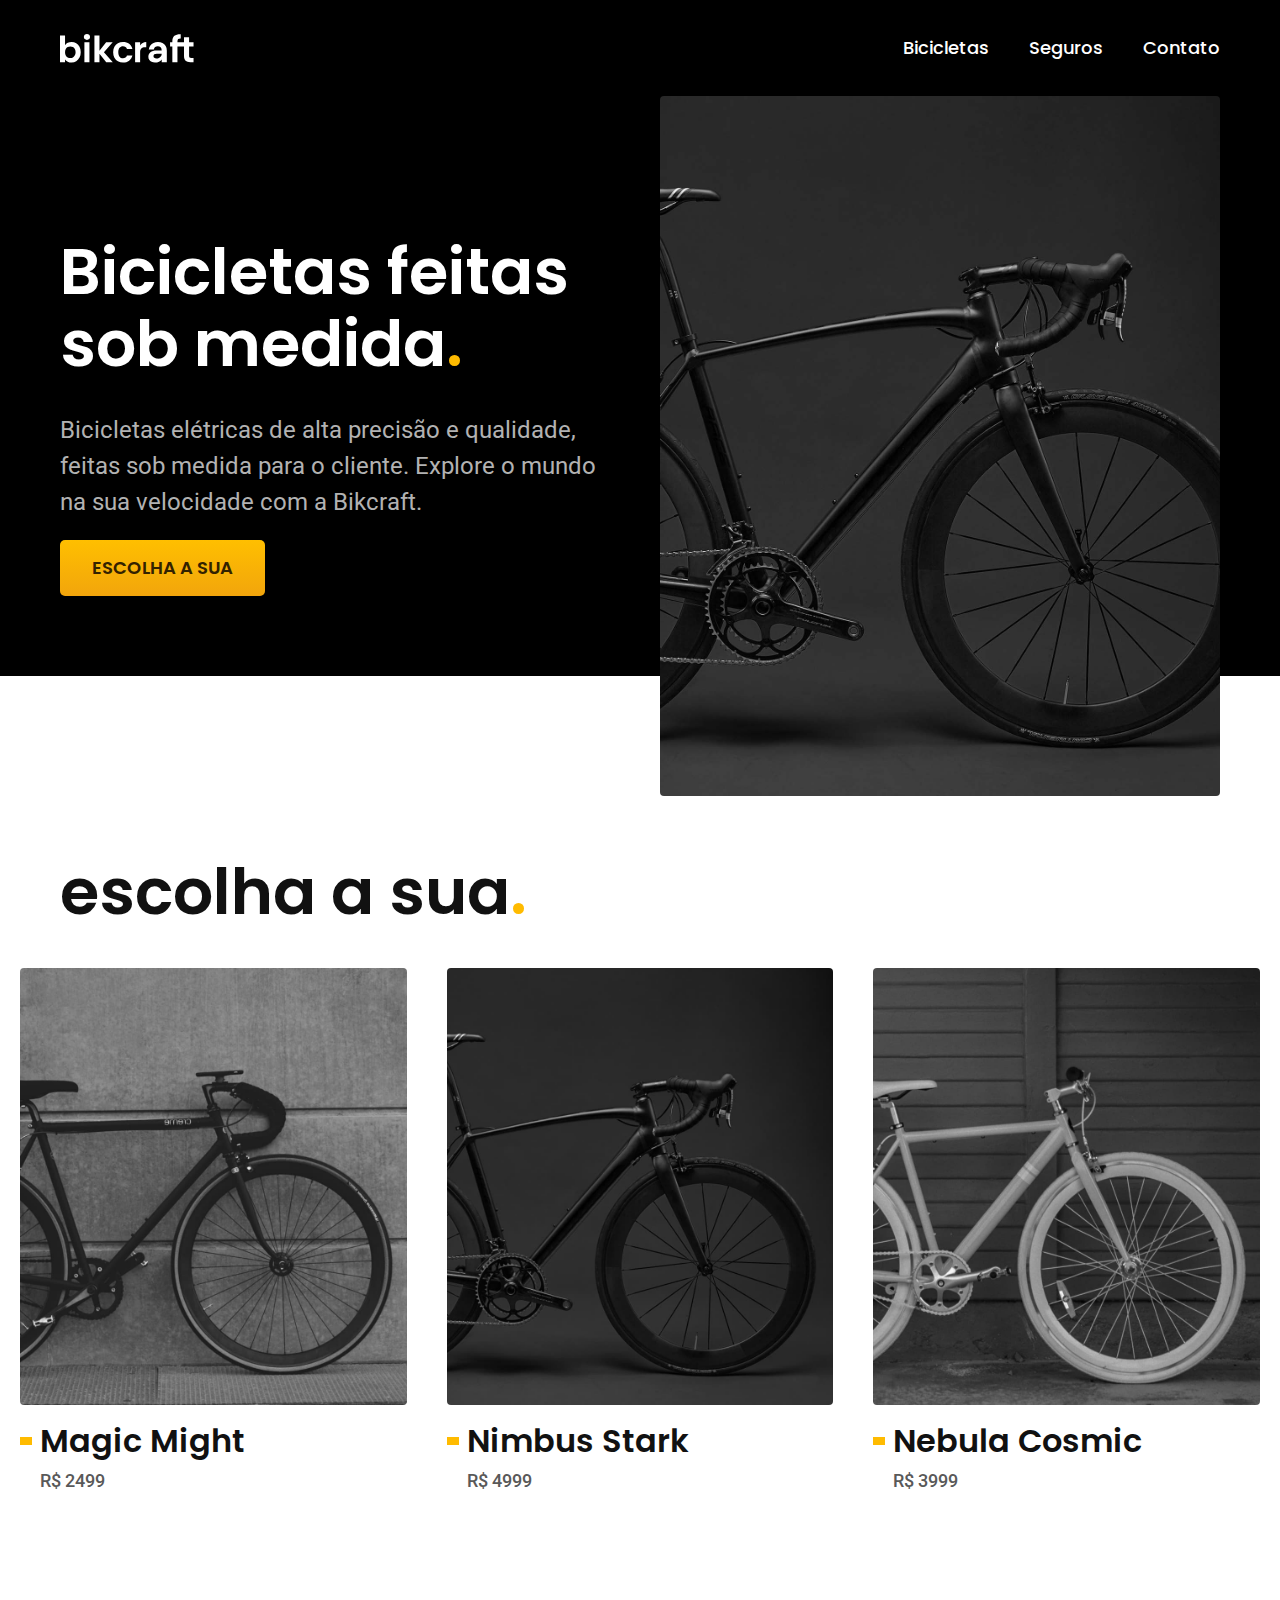
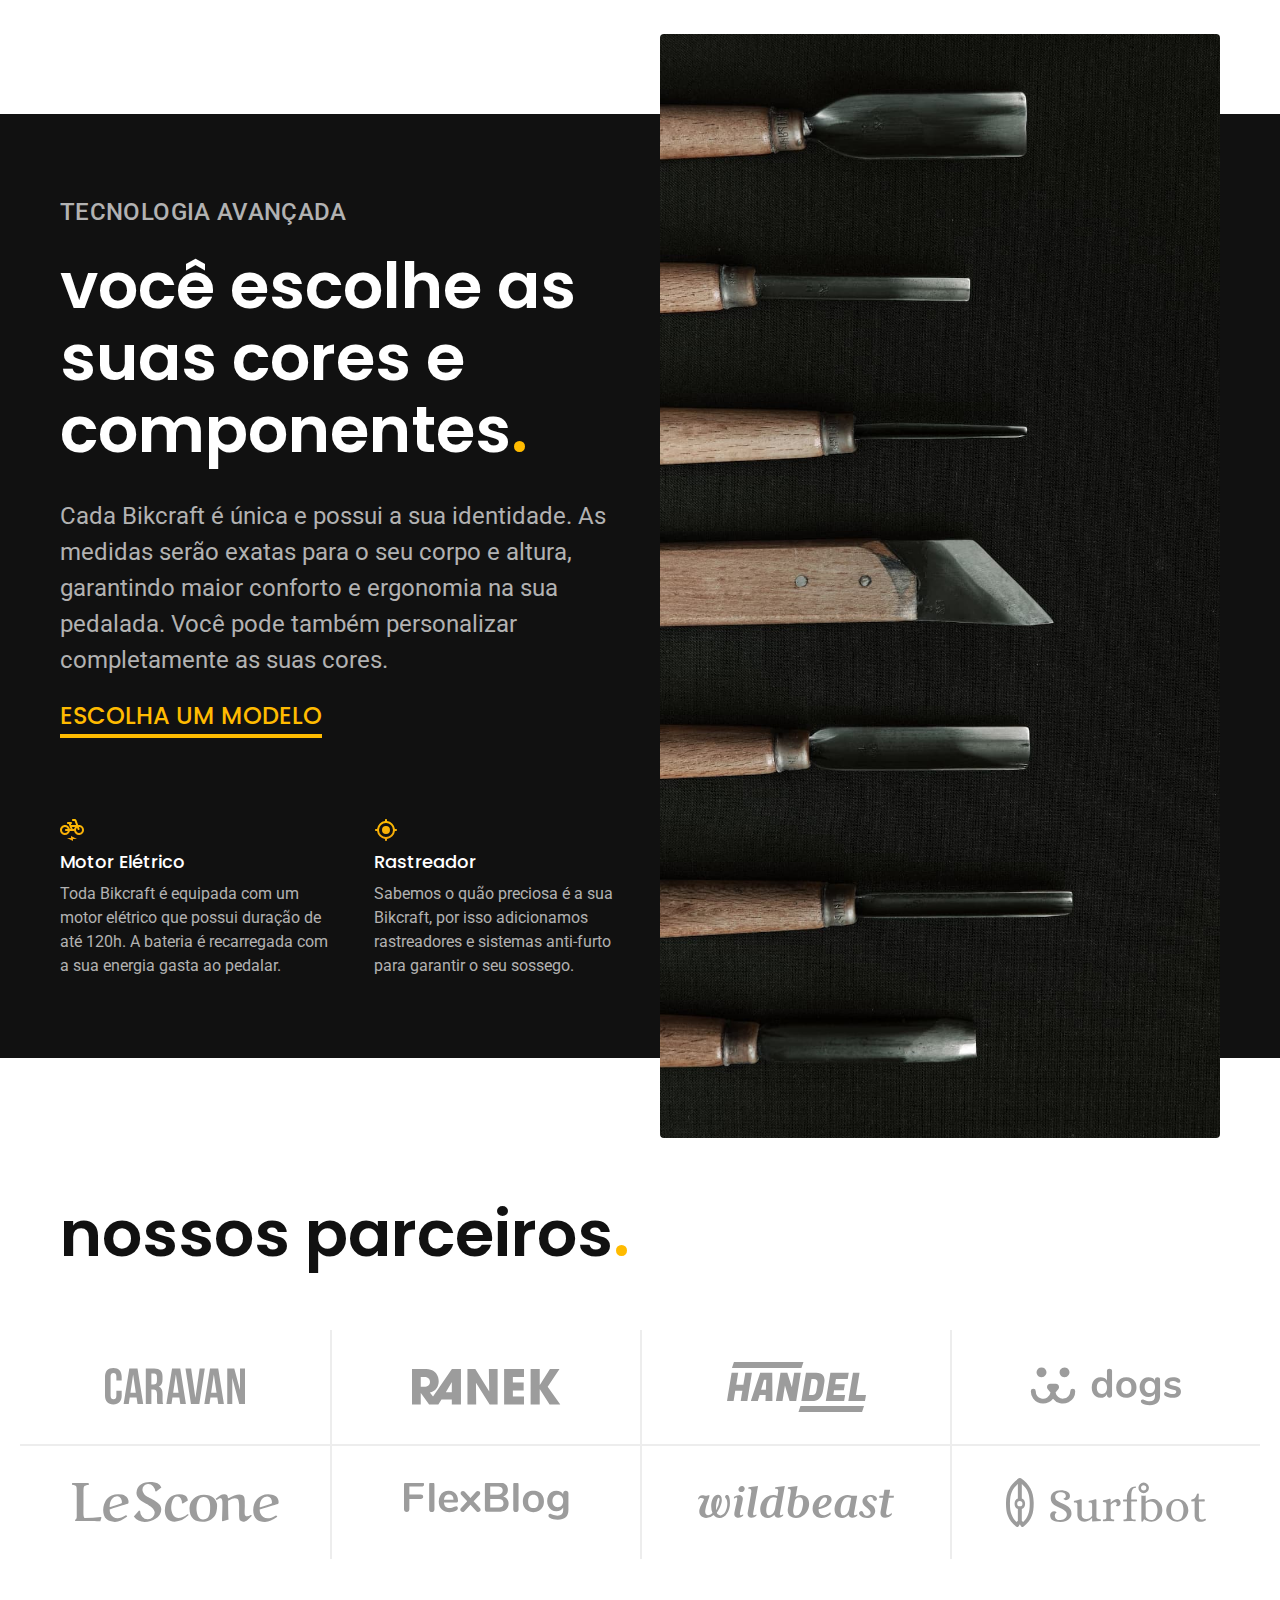
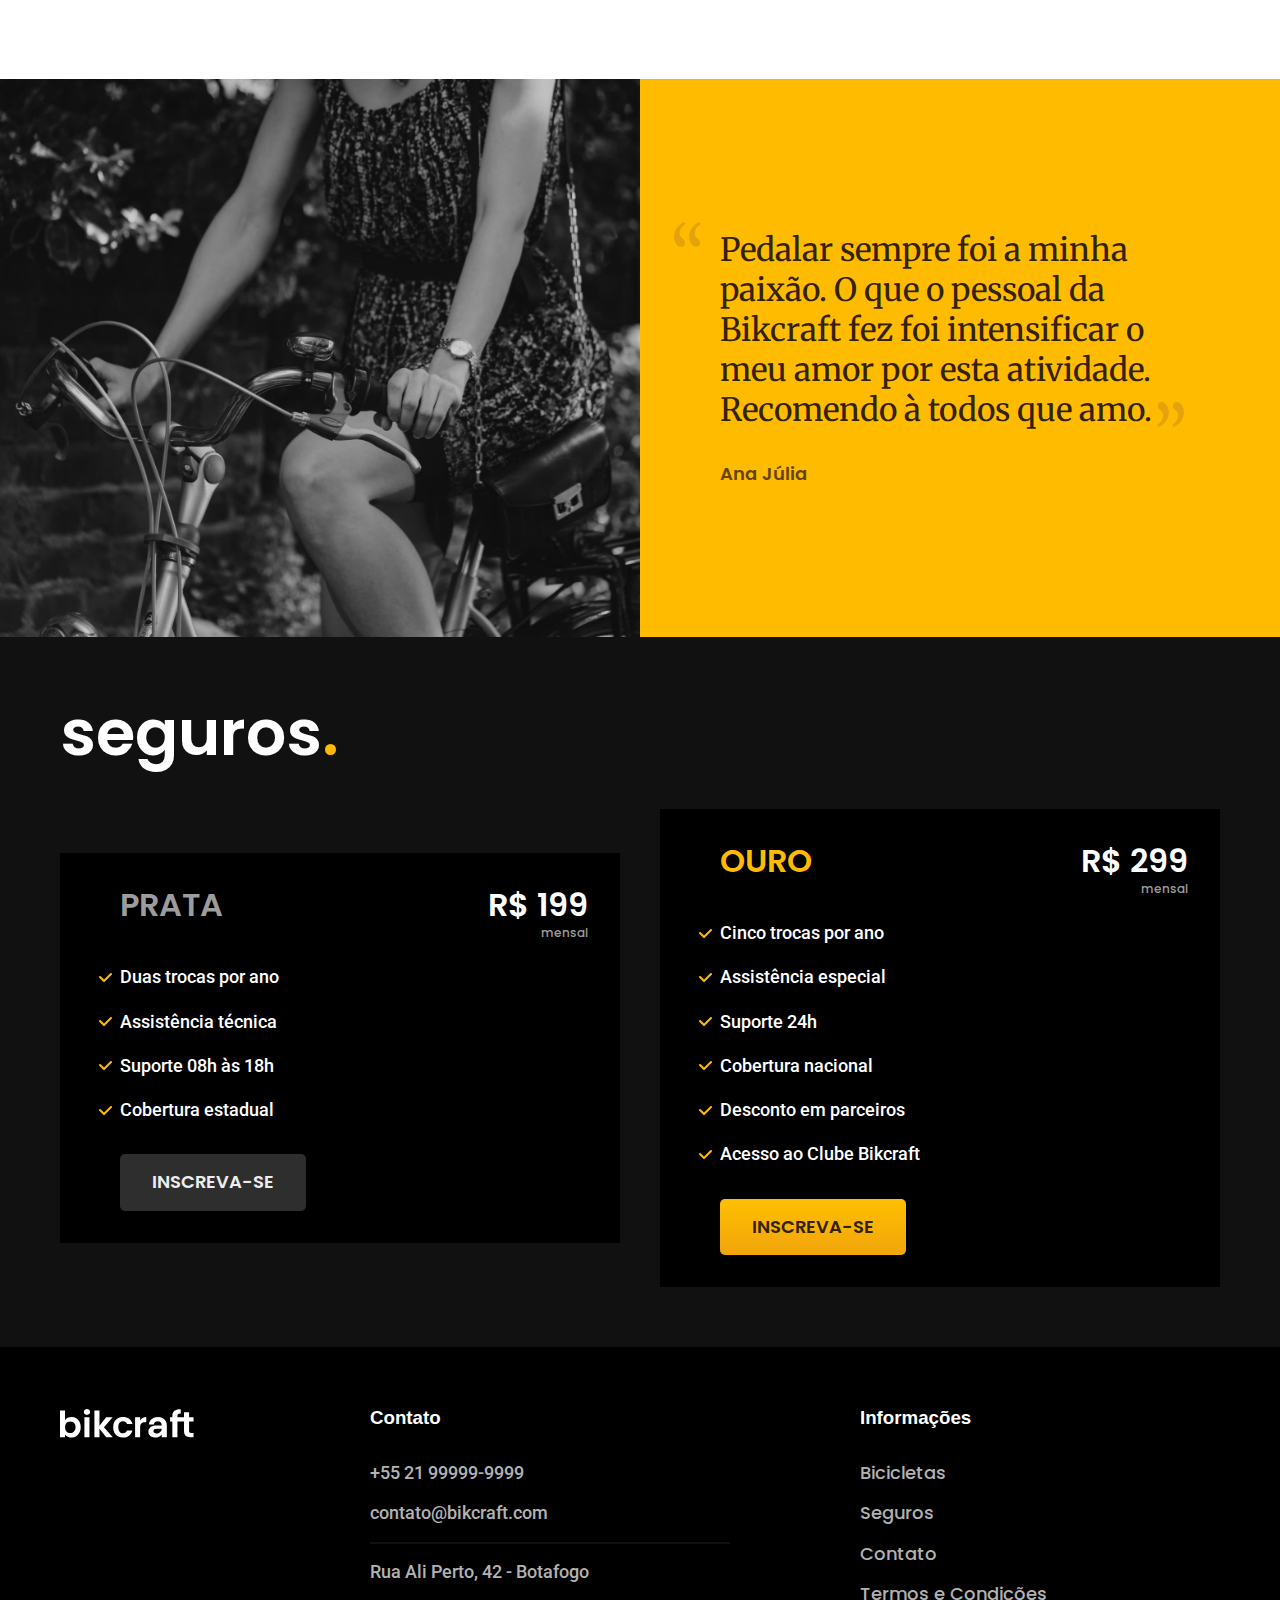
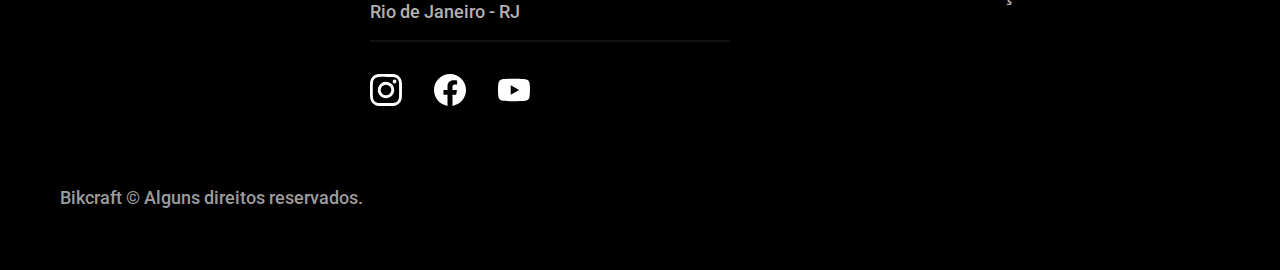
==== index.html @ d5511bda "Novas Páginas - Termos e Bicicletas" ====
<!DOCTYPE html>
<html lang="pt-br">
  <head>
    <meta charset="UTF-8">
    <meta http-equiv="X-UA-Compatible" content="IE=edge">
    <meta name="viewport" content="width=device-width, initial-scale=1.0">
    <title>Bikcraft - Bicicletas Elétricas</title>
    <metA name="description" content="Bicicletas elétricas de alta precisão e qualidade, feitas sob medida para o cliente. Explore o mundo na sua velocidade com a Bikcraft.">
    <link rel="stylesheet" href="./css/style.css" />
    <link rel="preconnect" href="https://fonts.googleapis.com">
    <link rel="preconnect" href="https://fonts.gstatic.com" crossorigin>
    <link href="https://fonts.googleapis.com/css2?family=Merriweather:ital,wght@1,900&family=Poppins:wght@400;600&family=Roboto:wght@400;500&display=swap" rel="stylesheet">
  </head>

  <body>
    <header class="header-bg">
      <div class="header container">
        <a href="./">
          <img src="./img/bikcraft.svg" alt="Bikcraft">
        </a>

        <nav aria-label="Primária">
          <ul class="header-menu font-1-m cor-0">
            <li><a href="./bicicletas.html">Bicicletas</a></li>
            <li><a href="./seguros.html">Seguros</a></li>
            <li><a href="./contato.html">Contato</a></li>
          </ul>
        </nav>
      </div>
    </header>

    <main class="introducao-bg">
      <div class="introducao container">
        <div class="introducao-conteudo">
          <h1 class="font-1-xxl cor-0">Bicicletas feitas sob medida<span class="cor-p1">.</span></h1>
          <p class="font-2-l cor-5">
            Bicicletas elétricas de alta precisão e qualidade, feitas sob medida
            para o cliente. Explore o mundo na sua velocidade com a Bikcraft.
          </p>
          <a class="botao" href="./bicicletas.html">Escolha a sua</a>
        </div>
        <div> <!-- para evitar problemas com browsers -->
          <img src="./img/fotos/introducao.jpg" alt="Bicicleta Preta">
        </div>
      </div>
    </main>

    <article class="bicicletas-lista">
      <h2 class="container font-1-xxl">escolha a sua<span class="cor-p1">.</span></h2>

      <ul>
        <li>
          <a href="./bicicletas/magic.html">
            <img src="./img/bicicletas/magic-home.jpg" alt="Bicileta Preta">
            <h3 class="font-1-xl">Magic Might</h3>
            <span class="font-2-m cor-8">R$ 2499</span>
          </a>
        </li>
        <li>
          <a href="./bicicletas/nimbus.html">
            <img src="./img/bicicletas/nimbus-home.jpg" alt="Bicileta Preta">
            <h3 class="font-1-xl">Nimbus Stark</h3>
            <span class="font-2-m cor-8">R$ 4999</span>
          </a>
        </li>
        <li>
          <a href="./bicicletas/nebula.html">
            <img src="./img/bicicletas/nebula-home.jpg" alt="Bicileta Preta">
            <h3 class="font-1-xl">Nebula Cosmic</h3>
            <span class="font-2-m cor-8">R$ 3999</span>
          </a>
        </li>
      </ul>
    </article>

    <article class="tecnologia-bg">
      <div class="tecnologia container">
        <div class="tecnologia-conteudo">
          <span class="font-2-l-b cor-5">Tecnologia Avançada</span>
          <h2 class="font-1-xxl cor-0">você escolhe as suas cores e componentes<span class="cor-p1">.</span></h2>
          <p class="font-2-l cor-5">
            Cada Bikcraft é única e possui a sua identidade. As medidas serão
            exatas para o seu corpo e altura, garantindo maior conforto e
            ergonomia na sua pedalada. Você pode também personalizar
            completamente as suas cores.
          </p>
          <a class="link" href="./bicicletas.html">Escolha um modelo</a>
          <div class="tecnologia-vantagens">
            <div>
              <img src="./img/icones/eletrica.svg" alt="">
              <h3 class="font-1-m cor-0">Motor Elétrico</h3>
              <p class="font-2-s cor-5">
                Toda Bikcraft é equipada com um motor elétrico que possui
                duração de até 120h. A bateria é recarregada com a sua energia
                gasta ao pedalar.
              </p>
            </div>
            <div>
              <img src="./img/icones/rastreador.svg" alt="">
              <h3 class="font-1-m cor-0">Rastreador</h3>
              <p class="font-2-s cor-5">
                Sabemos o quão preciosa é a sua Bikcraft, por isso adicionamos
                rastreadores e sistemas anti-furto para garantir o seu sossego.
              </p>
            </div>
          </div>
        </div>
        <div class="tecnologia-imagem">
          <img src="./img/fotos/tecnologia.jpg" alt="">
        </div>
      </div>
    </article>

    <section class="parceiros" aria-label="Nossos Parceiros">
      <h2 class="container font-1-xxl">nossos parceiros<span class="cor-p1">.</span></h2>

      <ul>
        <li><img src="./img/parceiros/caravan.svg" alt="caravan"></li>
        <li><img src="./img/parceiros/ranek.svg" alt="ranek"></li>
        <li><img src="./img/parceiros/handel.svg" alt="handel.svg"></li>
        <li><img src="./img/parceiros/dogs.svg" alt="dogs"></li>
        <li><img src="./img/parceiros/lescone.svg" alt="lescone"></li>
        <li><img src="./img/parceiros/flexblog.svg" alt="flexblog"></li>
        <li><img src="./img/parceiros/wildbeast.svg" alt="wildbeast"></li>
        <li><img src="./img/parceiros/surfbot.svg" alt="surfbot"></li>
      </ul>
    </section>

    <section class="depoimento" aria-label="Depoimento">
      <div>
        <img src="./img/fotos/depoimento.jpg" alt="Pessoa pedalando uma bicicleta Bikcraft">
      </div>
      <div class="depoimento-conteudo">
        <blockquote class="cor-p5">
          <p>Pedalar sempre foi a minha paixão. O que o pessoal da Bikcraft fez
            foi intensificar o meu amor por esta atividade. Recomendo à todos
            que amo.</p>
        </blockquote>
        <span class="font-1-m-b cor-p4">Ana Júlia</span>
      </div>
    </section>

    <article class="seguros-bg">
      <div class="seguros container">
        <h2 class="font-1-xxl cor-0">seguros<span class="cor-p1">.</span></h2>
        <div class="seguros-item">
          <h3 class="font-1-xl cor-6">PRATA</h3>
          <span class="font-1-xl cor-0">R$ 199 <span class="font-1-xs cor-6">mensal</span></span>
          <ul class="font-2-m cor-0">
            <li>Duas trocas por ano</li>
            <li>Assistência técnica</li>
            <li>Suporte 08h às 18h</li>
            <li>Cobertura estadual</li>
          </ul>
          <a class="botao secundario" href="./orcamento.html">Inscreva-se</a>
        </div>
        <div class="seguros-item">
          <h3 class="font-1-xl cor-p1">OURO</h3>
          <span class="font-1-xl cor-0">R$ 299 <span class="font-1-xs cor-6">mensal</span></span>
          <ul class="font-2-m cor-0">
            <li>Cinco trocas por ano</li>
            <li>Assistência especial</li>
            <li>Suporte 24h</li>
            <li>Cobertura nacional</li>
            <li>Desconto em parceiros</li>
            <li>Acesso ao Clube Bikcraft</li>
          </ul>
          <a class="botao" href="./orcamento.html">Inscreva-se</a>
        </div>
      </div>
    </article>

    <footer class="footer-bg">
      <div class="footer container">
        <img src="./img/bikcraft.svg" alt="Bikcraft">

        <div class="footer-contato">
          <h3 class="font 2-l-b cor-0">Contato</h3>
          <ul class="font-2-m cor-5">
            <li><a href="tel:+5521999999999">+55 21 99999-9999</a></li>
            <li><a href="mailto:contato@bikcraft.com">contato@bikcraft.com</a></li>
            <li>Rua Ali Perto, 42 - Botafogo</li>
            <li>Rio de Janeiro - RJ</li>
          </ul>
          <div class="footer-redes">
            <a href="./"><img src="./img/redes/instagram.svg" alt="Instagram"></a>
            <a href="./"><img src="./img/redes/facebook.svg" alt="Facebook"></a>
            <a href="./"><img src="./img/redes/youtube.svg" alt="Youtube"></a>
          </div>
        </div>

        <div class="footer-informacoes">
          <h3 class="font 2-l-b cor-0">Informações</h3>
          <nav>
            <ul class="font-1-m cor-5">
              <li><a href="./bicicletas.html">Bicicletas</a></li>
              <li><a href="./seguros.html">Seguros</a></li>
              <li><a href="./contato.html">Contato</a></li>
              <li><a href="./termos.html">Termos e Condições</a></li>
            </ul>
          </nav>
        </div>
        <p class="footer-copy font-2-m cor-6">
          Bikcraft &copy; Alguns direitos reservados.
        </p>
      </div>
    </footer>
  </body>
</html>
---- css/style.css ----
@import "./global/global.css";
@import "./utilidades/tipografia.css";
@import "./utilidades/cores.css";

@import "./global/header.css";
@import "./global/footer.css";

/* Utilidades */
@import "./utilidades/componentes.css";

/* Home */
@import "./home/introducao.css";
@import "./home/tecnologia.css";
@import "./home/parceiros.css";
@import "./home/depoimento.css";

/* Bicicletas */
@import "./bicicletas/bicicletas-lista.css";
@import "./bicicletas/bicicletas.css";

/* Seguros */
@import "./seguros/seguros.css";

/* Termos */
@import "./termos/termos.css";
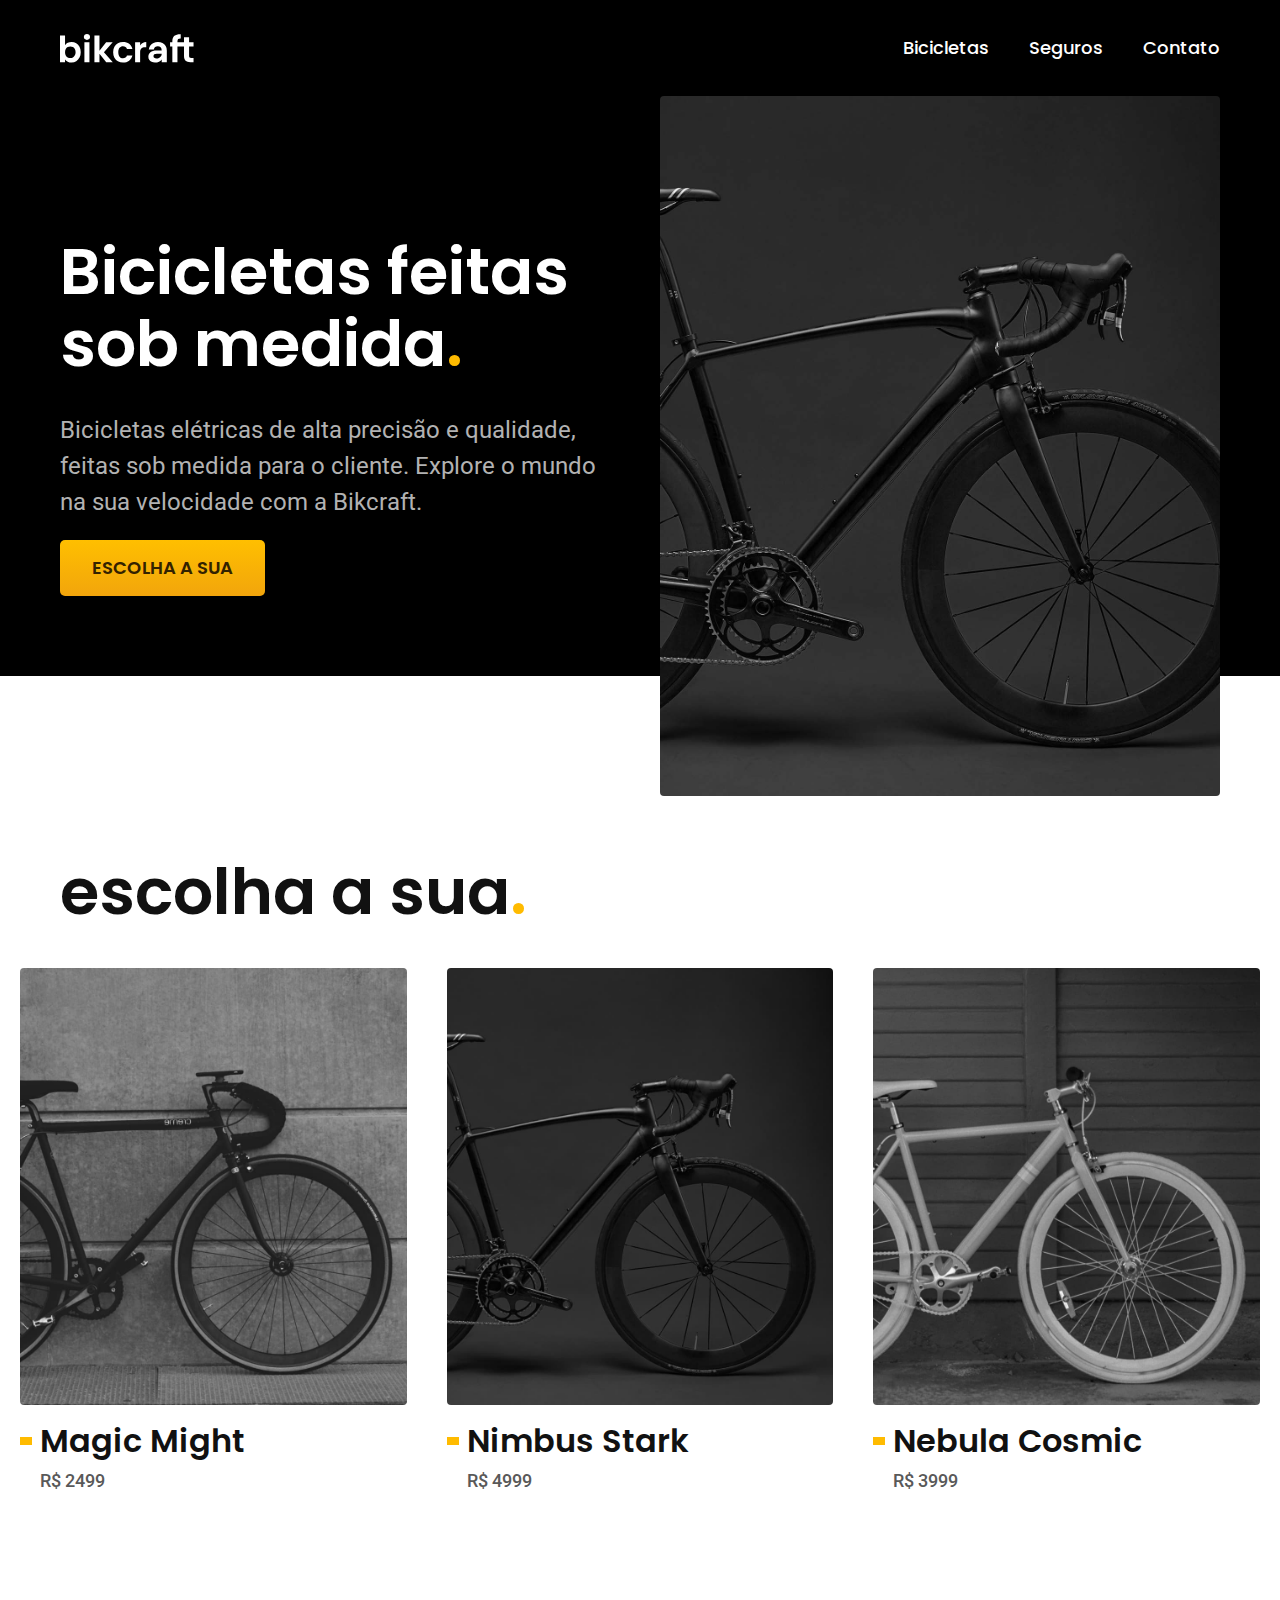
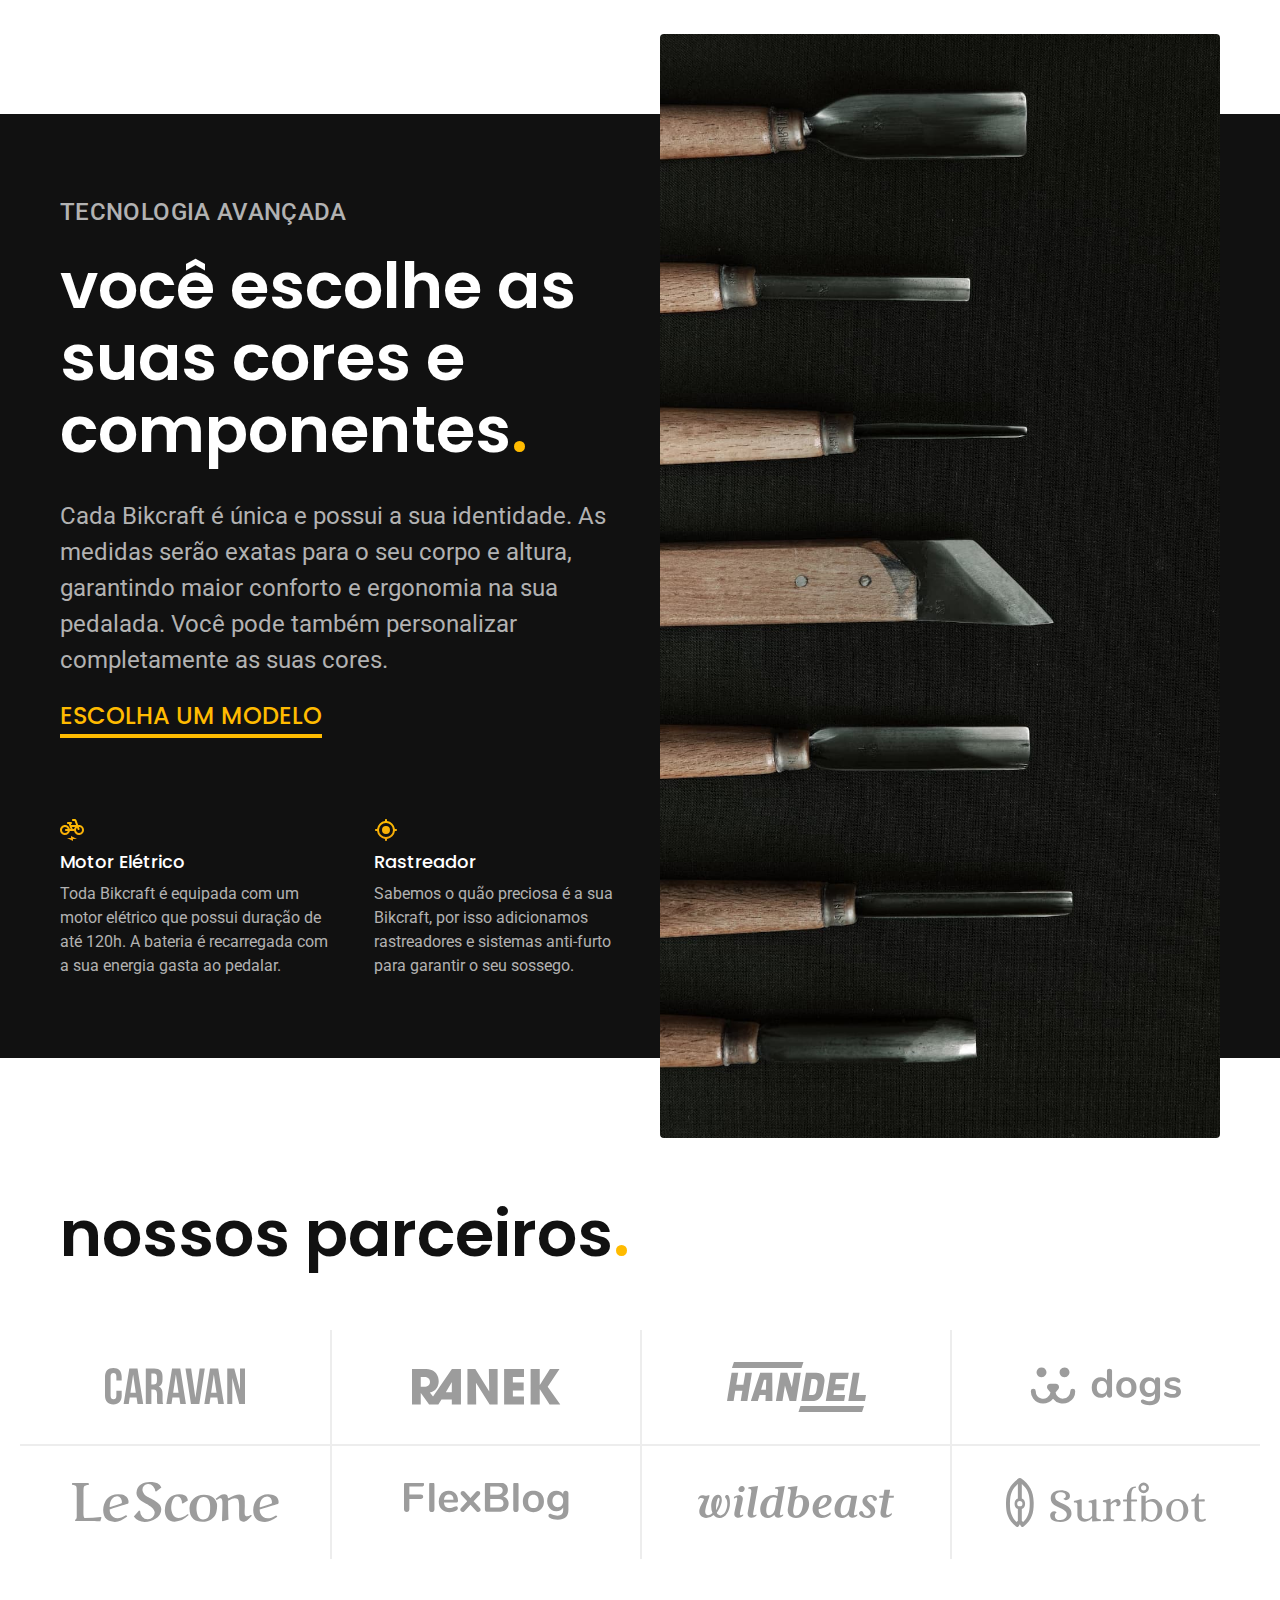
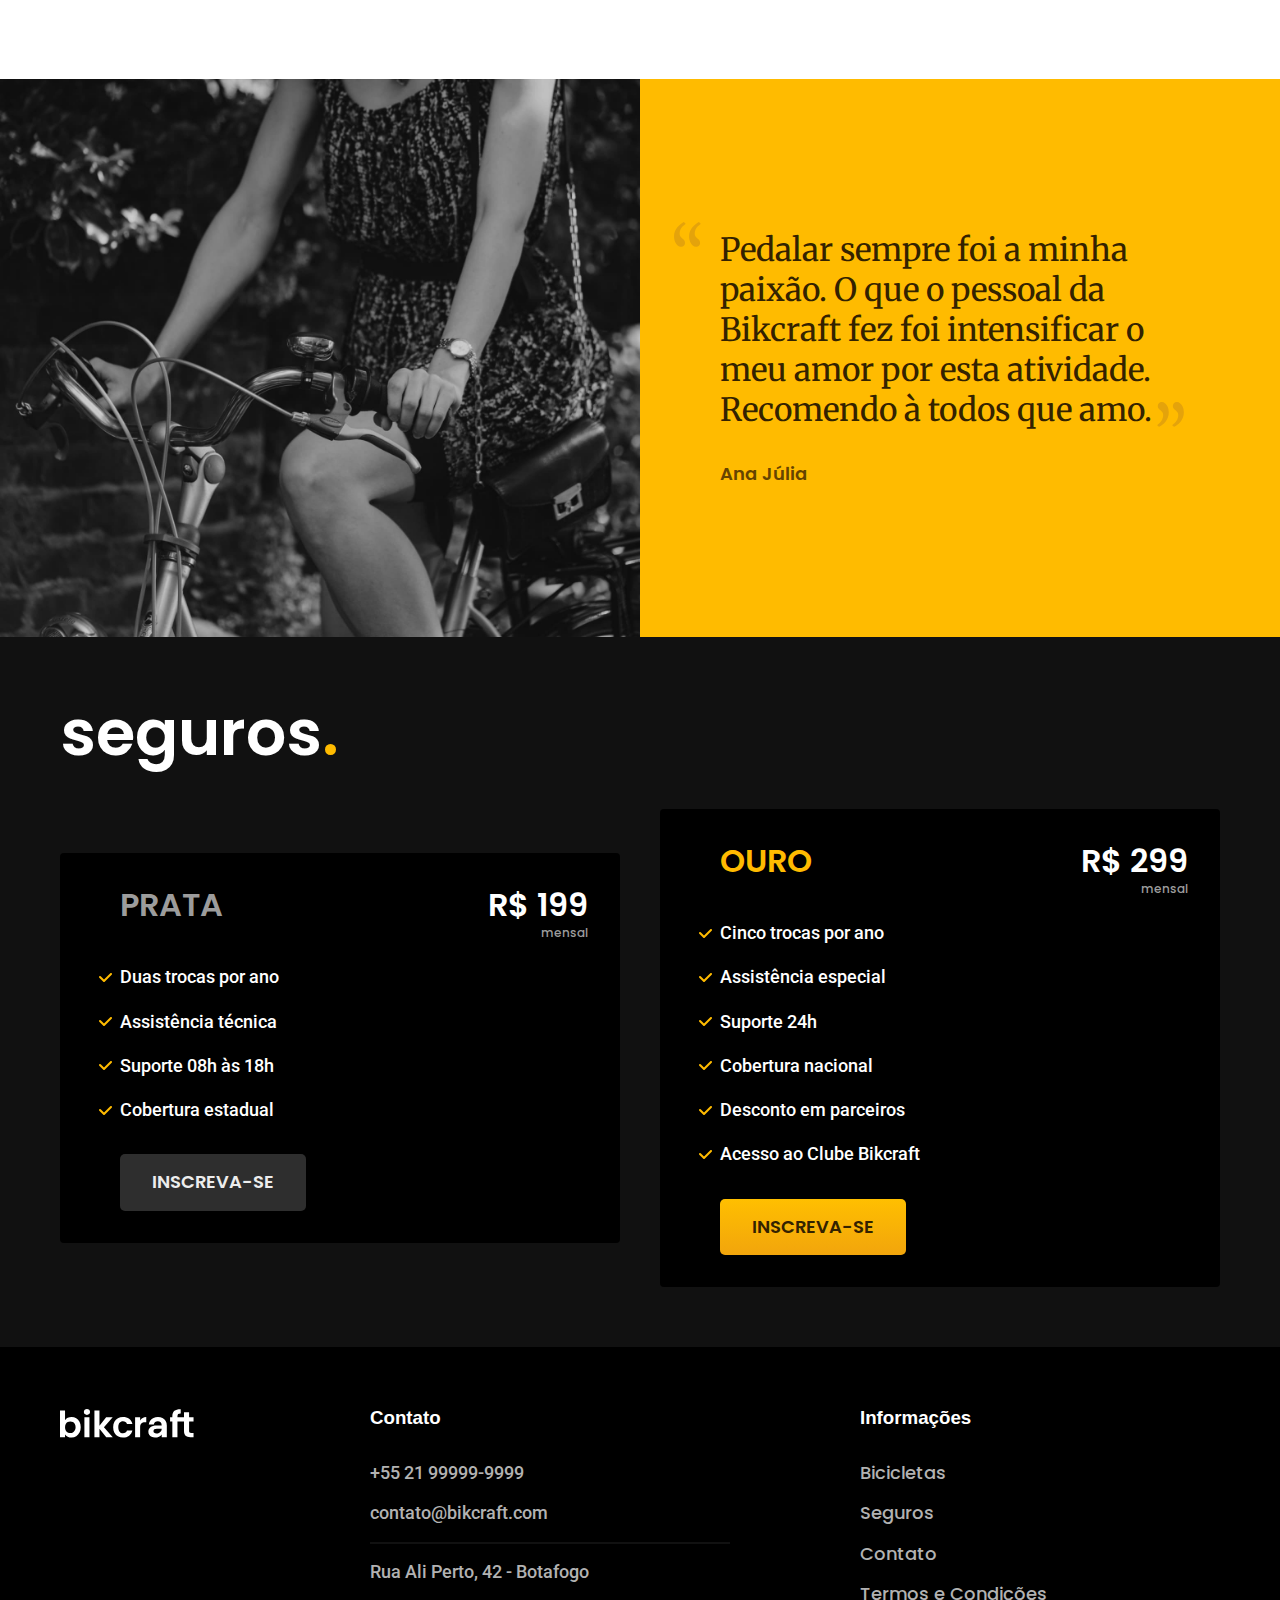
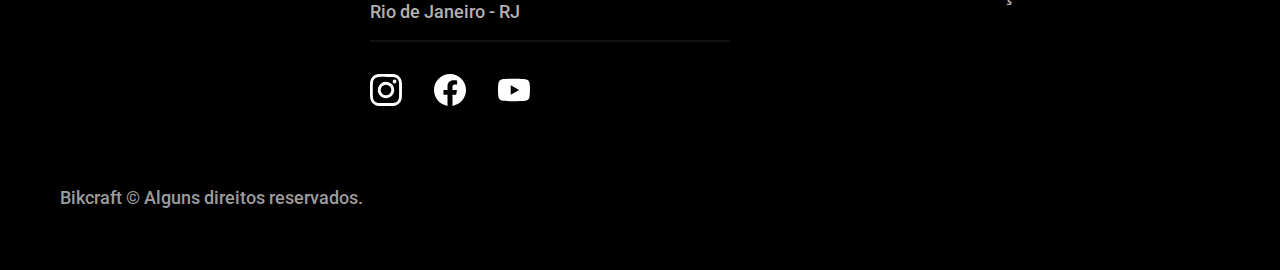
==== commit 54f6fb73: "Novas páginas" ====
--- a/index.html
+++ b/index.html
@@ -5,8 +5,8 @@
     <meta http-equiv="X-UA-Compatible" content="IE=edge">
     <meta name="viewport" content="width=device-width, initial-scale=1.0">
     <title>Bikcraft - Bicicletas Elétricas</title>
-    <metA name="description" content="Bicicletas elétricas de alta precisão e qualidade, feitas sob medida para o cliente. Explore o mundo na sua velocidade com a Bikcraft.">
-    <link rel="stylesheet" href="./css/style.css" />
+    <meta name="description" content="Bicicletas elétricas de alta precisão e qualidade, feitas sob medida para o cliente. Explore o mundo na sua velocidade com a Bikcraft.">
+    <link rel="stylesheet" href="./css/style.css">
     <link rel="preconnect" href="https://fonts.googleapis.com">
     <link rel="preconnect" href="https://fonts.gstatic.com" crossorigin>
     <link href="https://fonts.googleapis.com/css2?family=Merriweather:ital,wght@1,900&family=Poppins:wght@400;600&family=Roboto:wght@400;500&display=swap" rel="stylesheet">
--- a/css/style.css
+++ b/css/style.css
@@ -18,8 +18,13 @@
 @import "./bicicletas/bicicletas-lista.css";
 @import "./bicicletas/bicicletas.css";
 
+/* Bicicleta */
+@import "./bicicleta/bicicleta.css";
+
 /* Seguros */
 @import "./seguros/seguros.css";
+@import "./seguros/vantagens.css";
+@import "./seguros/perguntas.css";
 
 /* Termos */
 @import "./termos/termos.css";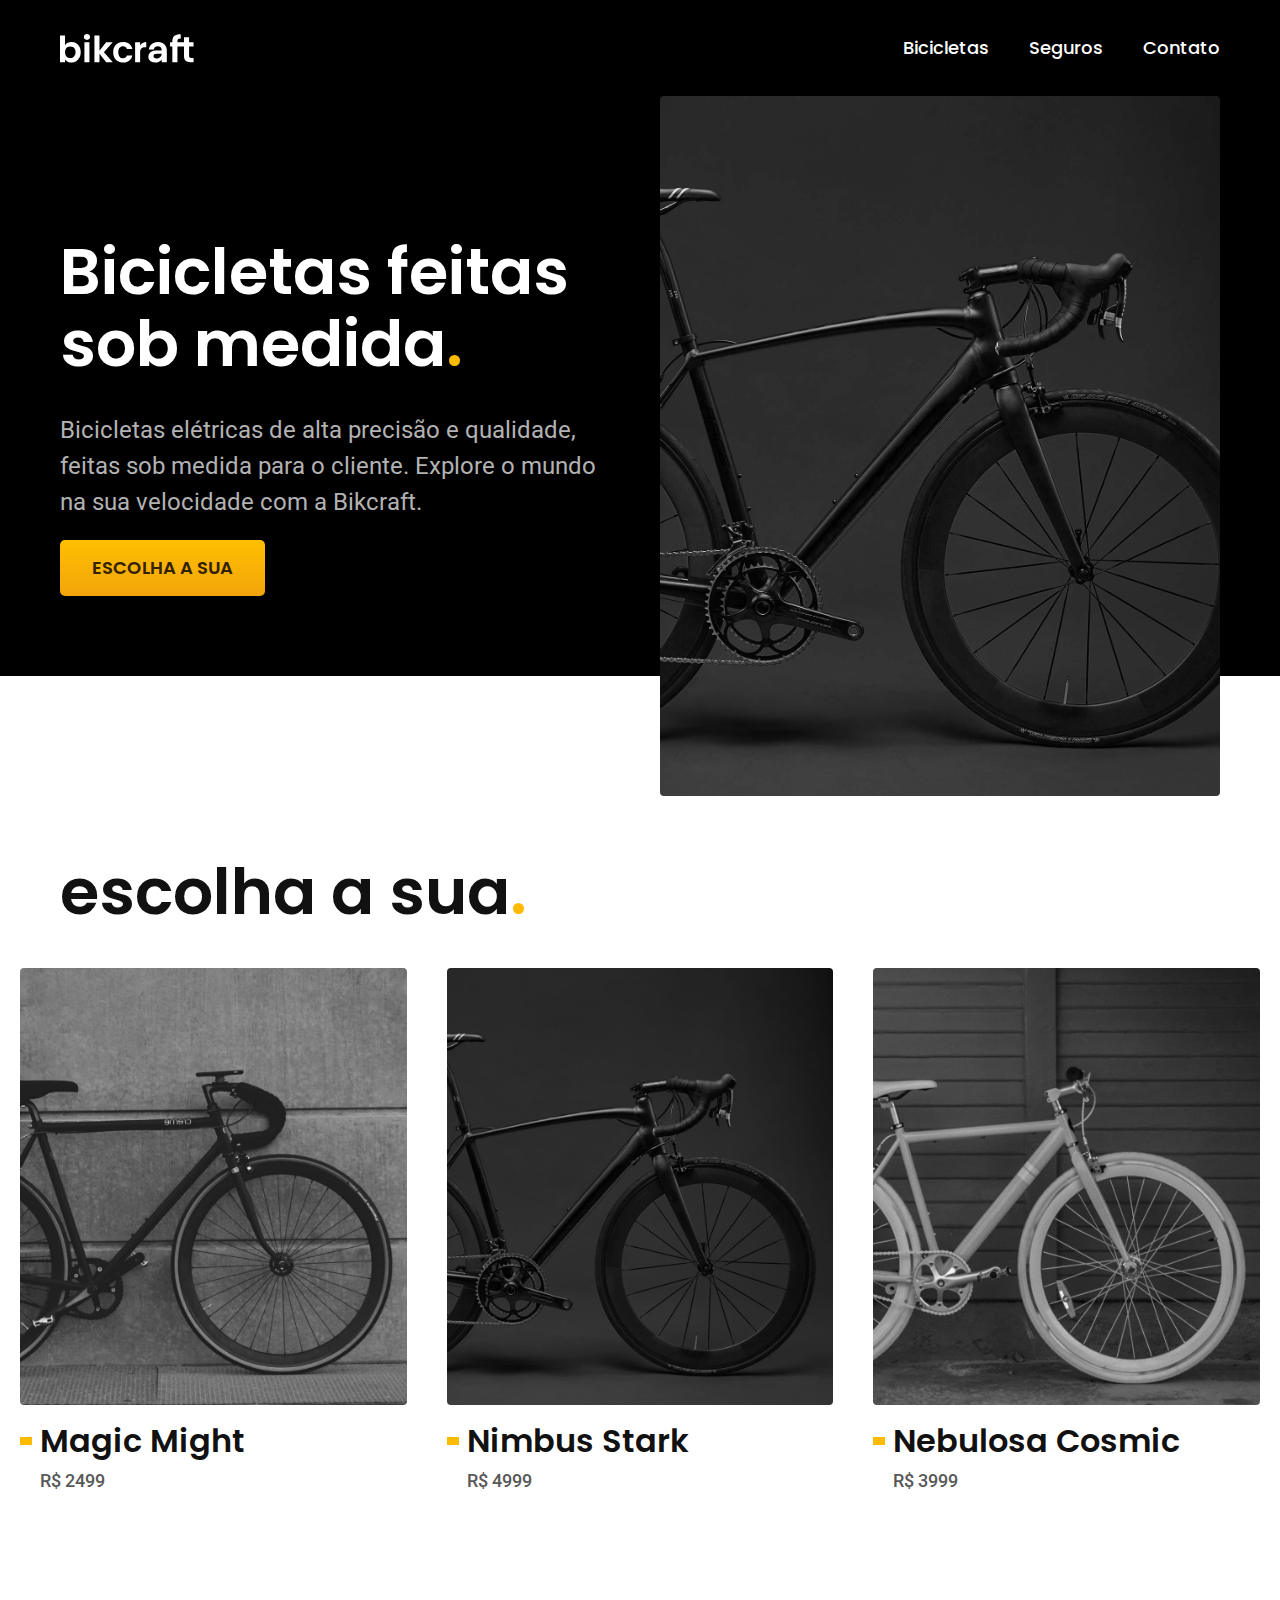
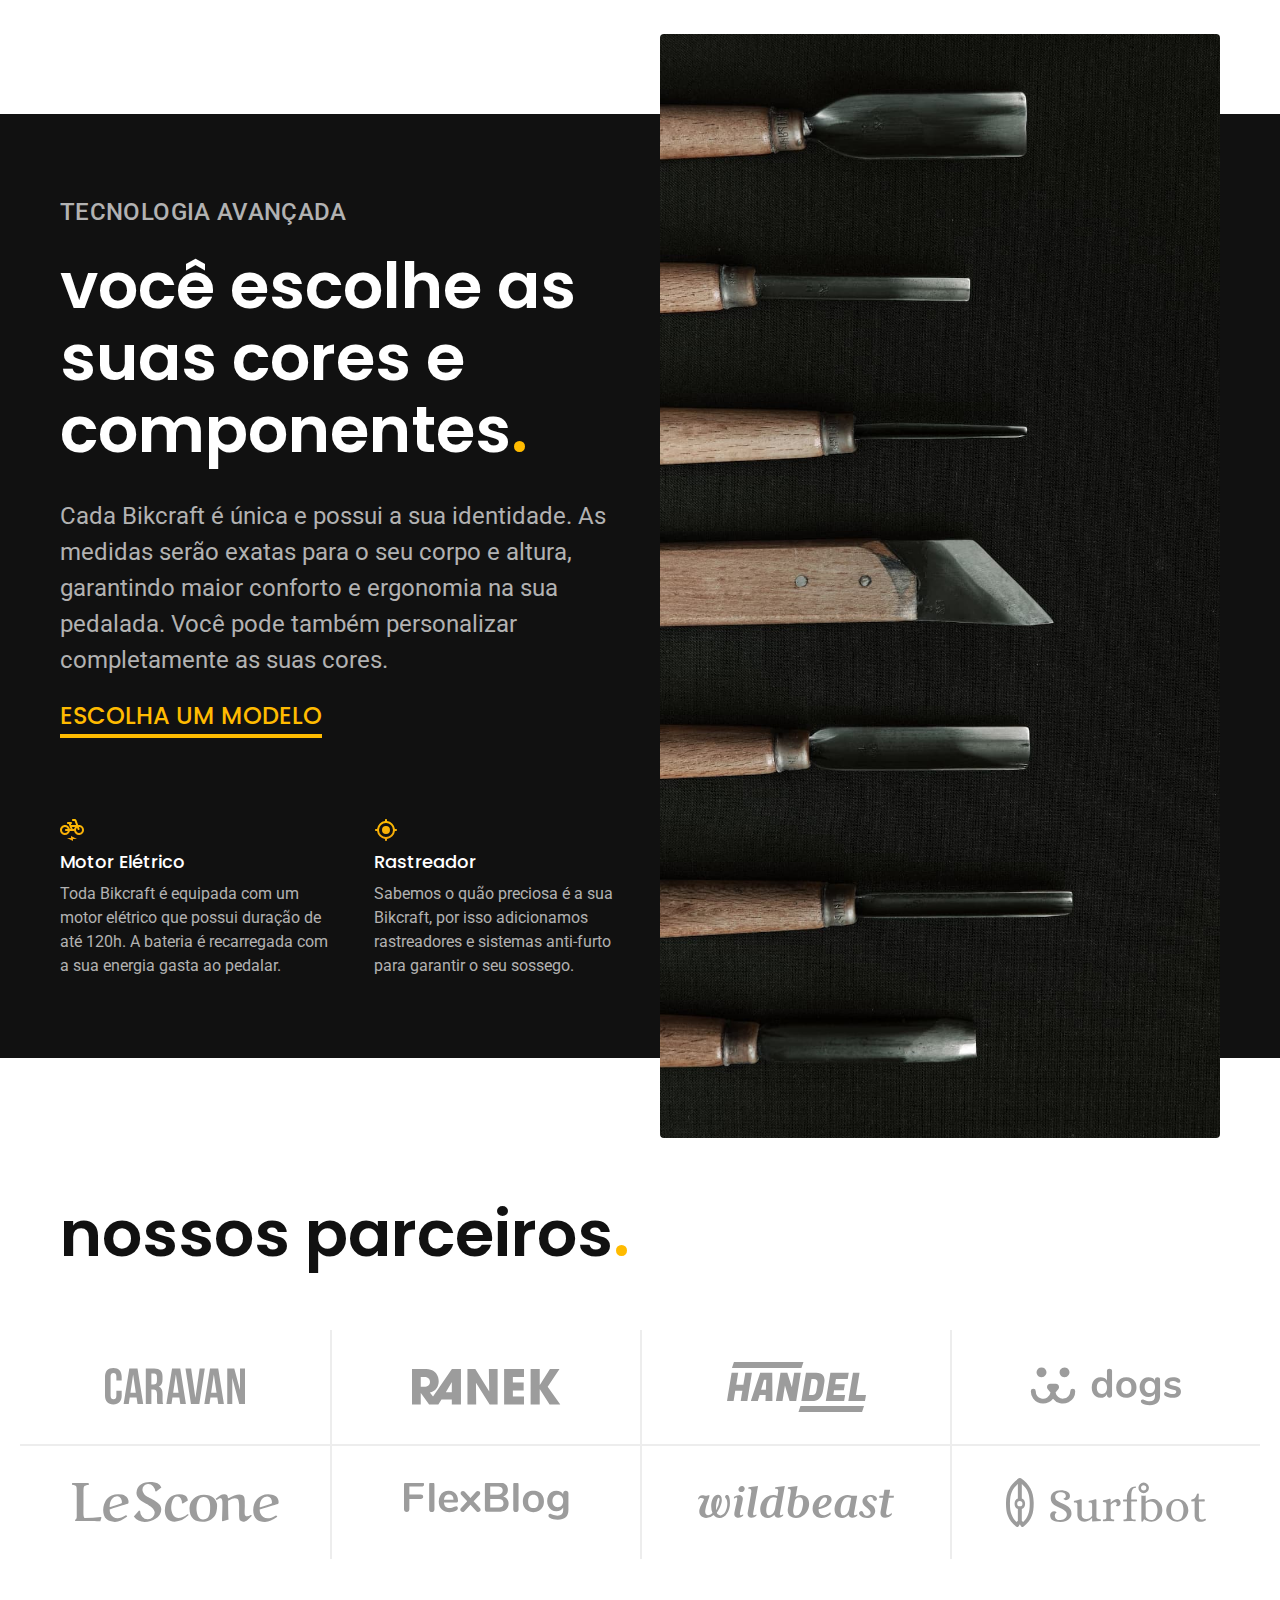
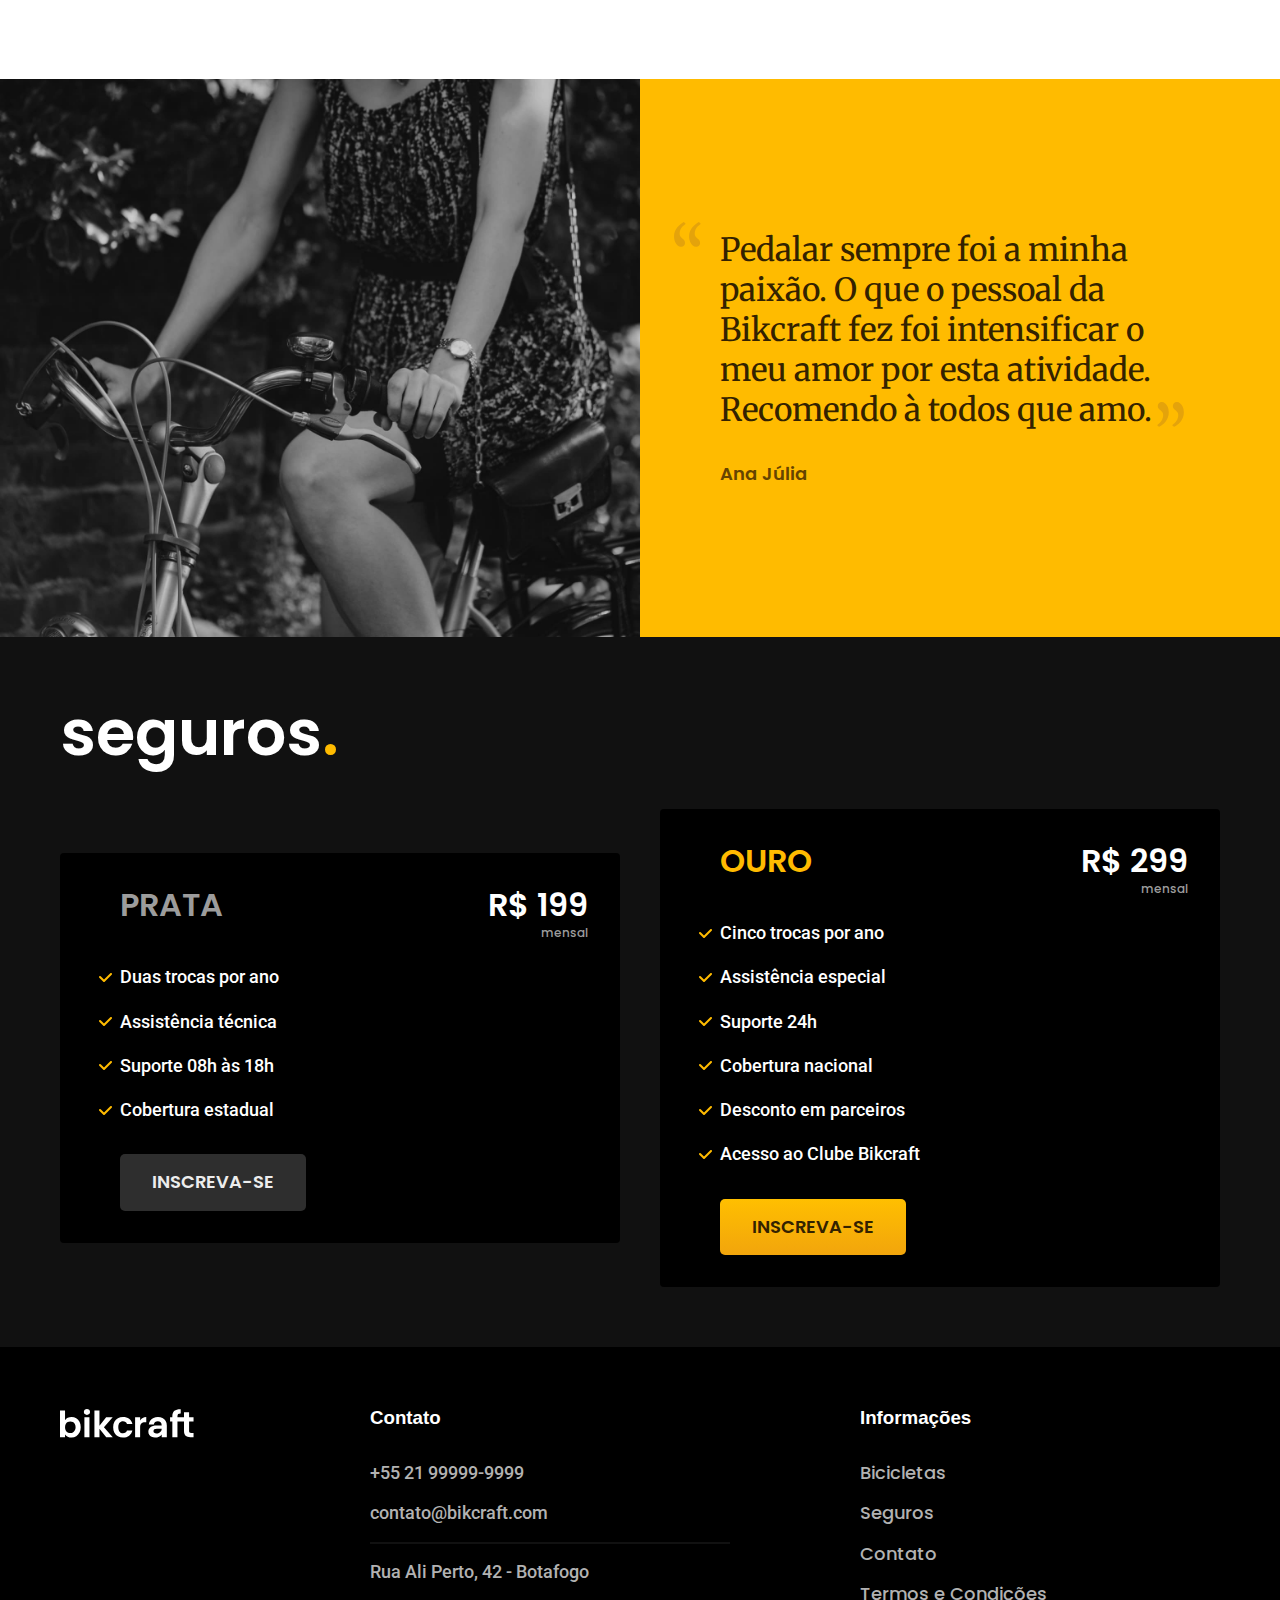
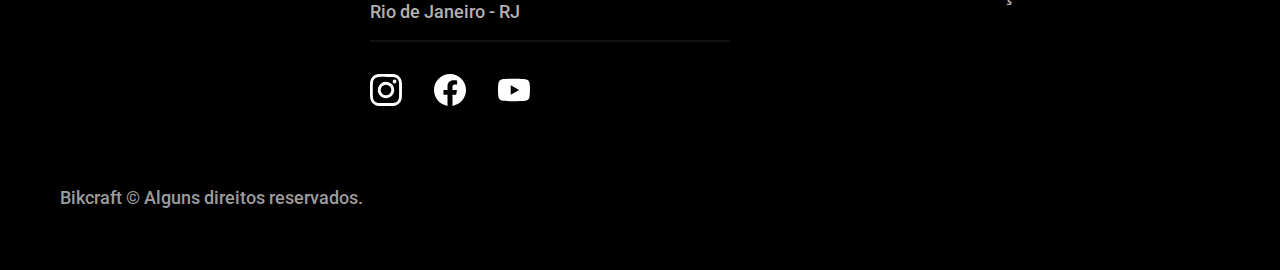
==== commit 2e7e0202: "Bicicletas" ====
--- a/index.html
+++ b/index.html
@@ -51,22 +51,22 @@
       <ul>
         <li>
           <a href="./bicicletas/magic.html">
-            <img src="./img/bicicletas/magic-home.jpg" alt="Bicileta Preta">
+            <img src="./img/bicicletas/magic-home.jpg" alt="Bicicleta Preta">
             <h3 class="font-1-xl">Magic Might</h3>
             <span class="font-2-m cor-8">R$ 2499</span>
           </a>
         </li>
         <li>
           <a href="./bicicletas/nimbus.html">
-            <img src="./img/bicicletas/nimbus-home.jpg" alt="Bicileta Preta">
+            <img src="./img/bicicletas/nimbus-home.jpg" alt="Bicicleta Preta">
             <h3 class="font-1-xl">Nimbus Stark</h3>
             <span class="font-2-m cor-8">R$ 4999</span>
           </a>
         </li>
         <li>
           <a href="./bicicletas/nebula.html">
-            <img src="./img/bicicletas/nebula-home.jpg" alt="Bicileta Preta">
-            <h3 class="font-1-xl">Nebula Cosmic</h3>
+            <img src="./img/bicicletas/nebula-home.jpg" alt="Bicicleta Preta">
+            <h3 class="font-1-xl">Nebulosa Cosmic</h3>
             <span class="font-2-m cor-8">R$ 3999</span>
           </a>
         </li>
--- a/css/style.css
+++ b/css/style.css
@@ -20,6 +20,7 @@
 
 /* Bicicleta */
 @import "./bicicleta/bicicleta.css";
+@import "./bicicleta/seguro.css";
 
 /* Seguros */
 @import "./seguros/seguros.css";
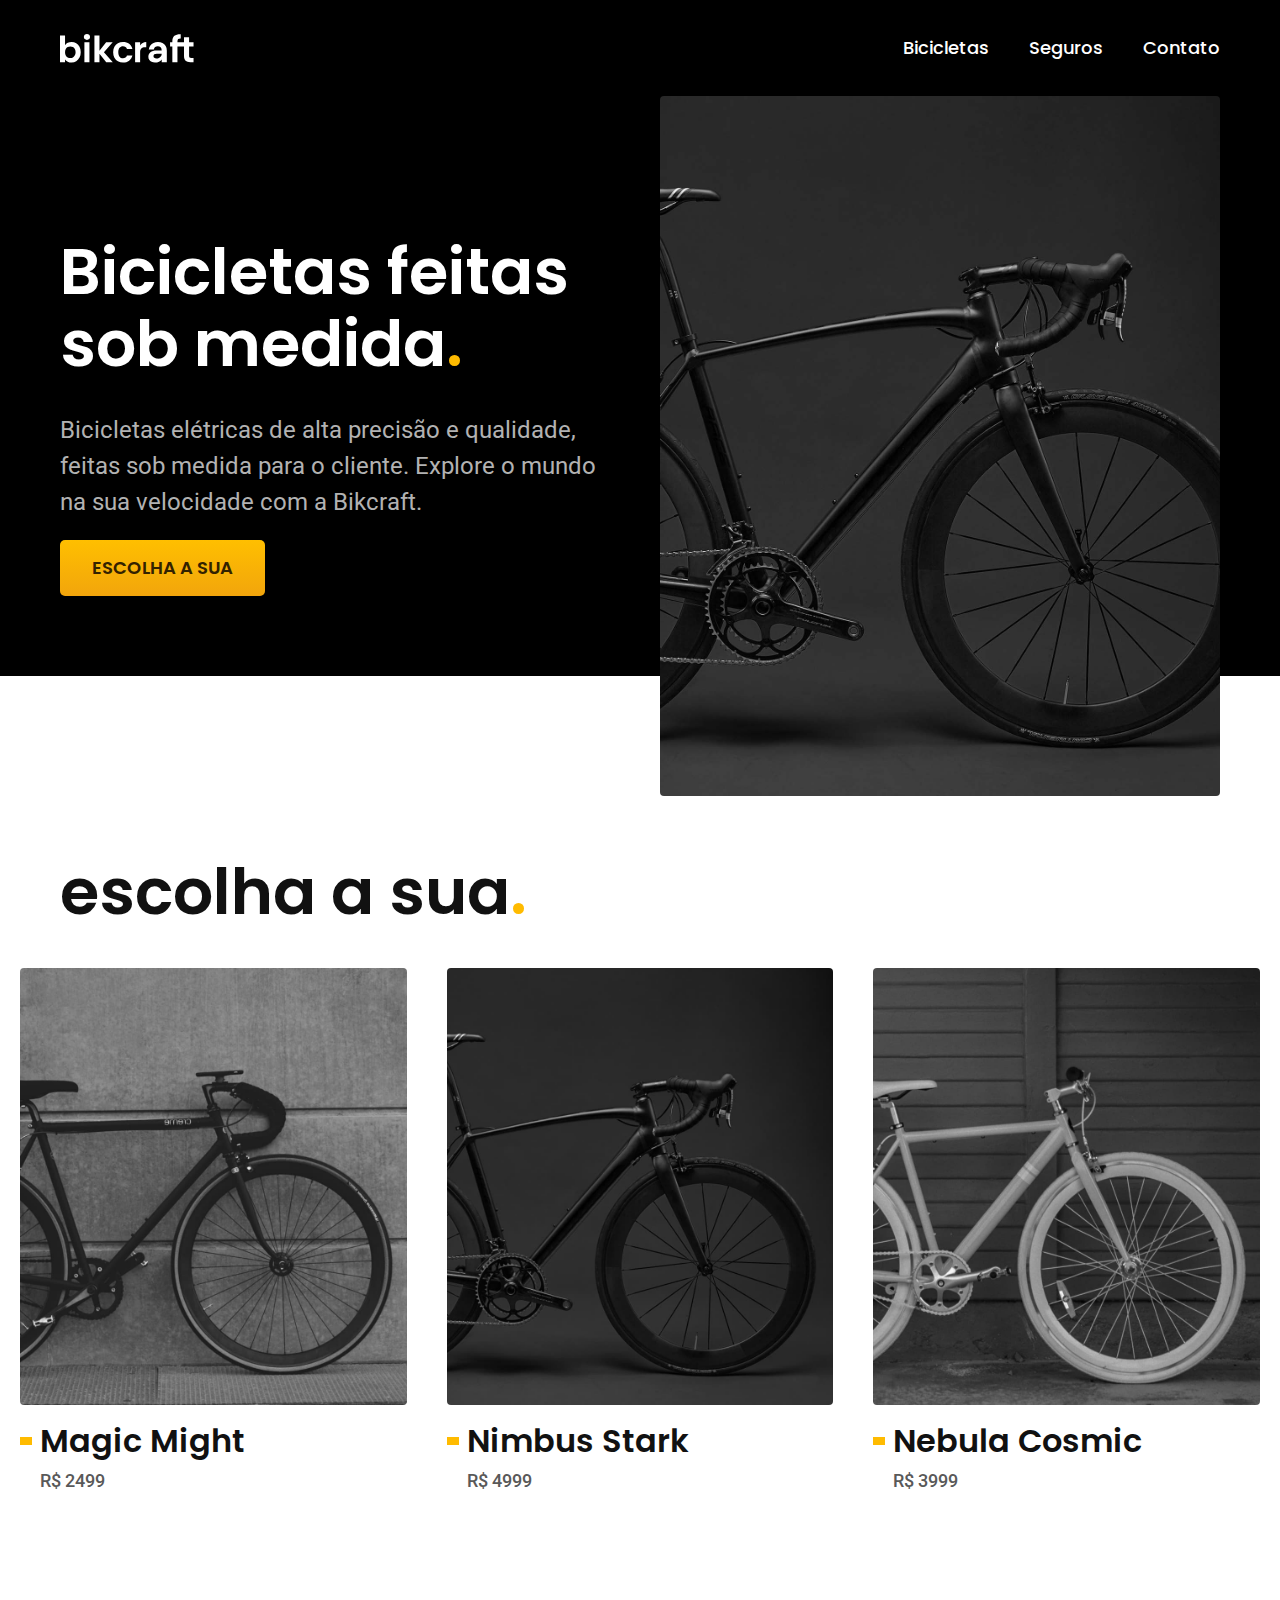
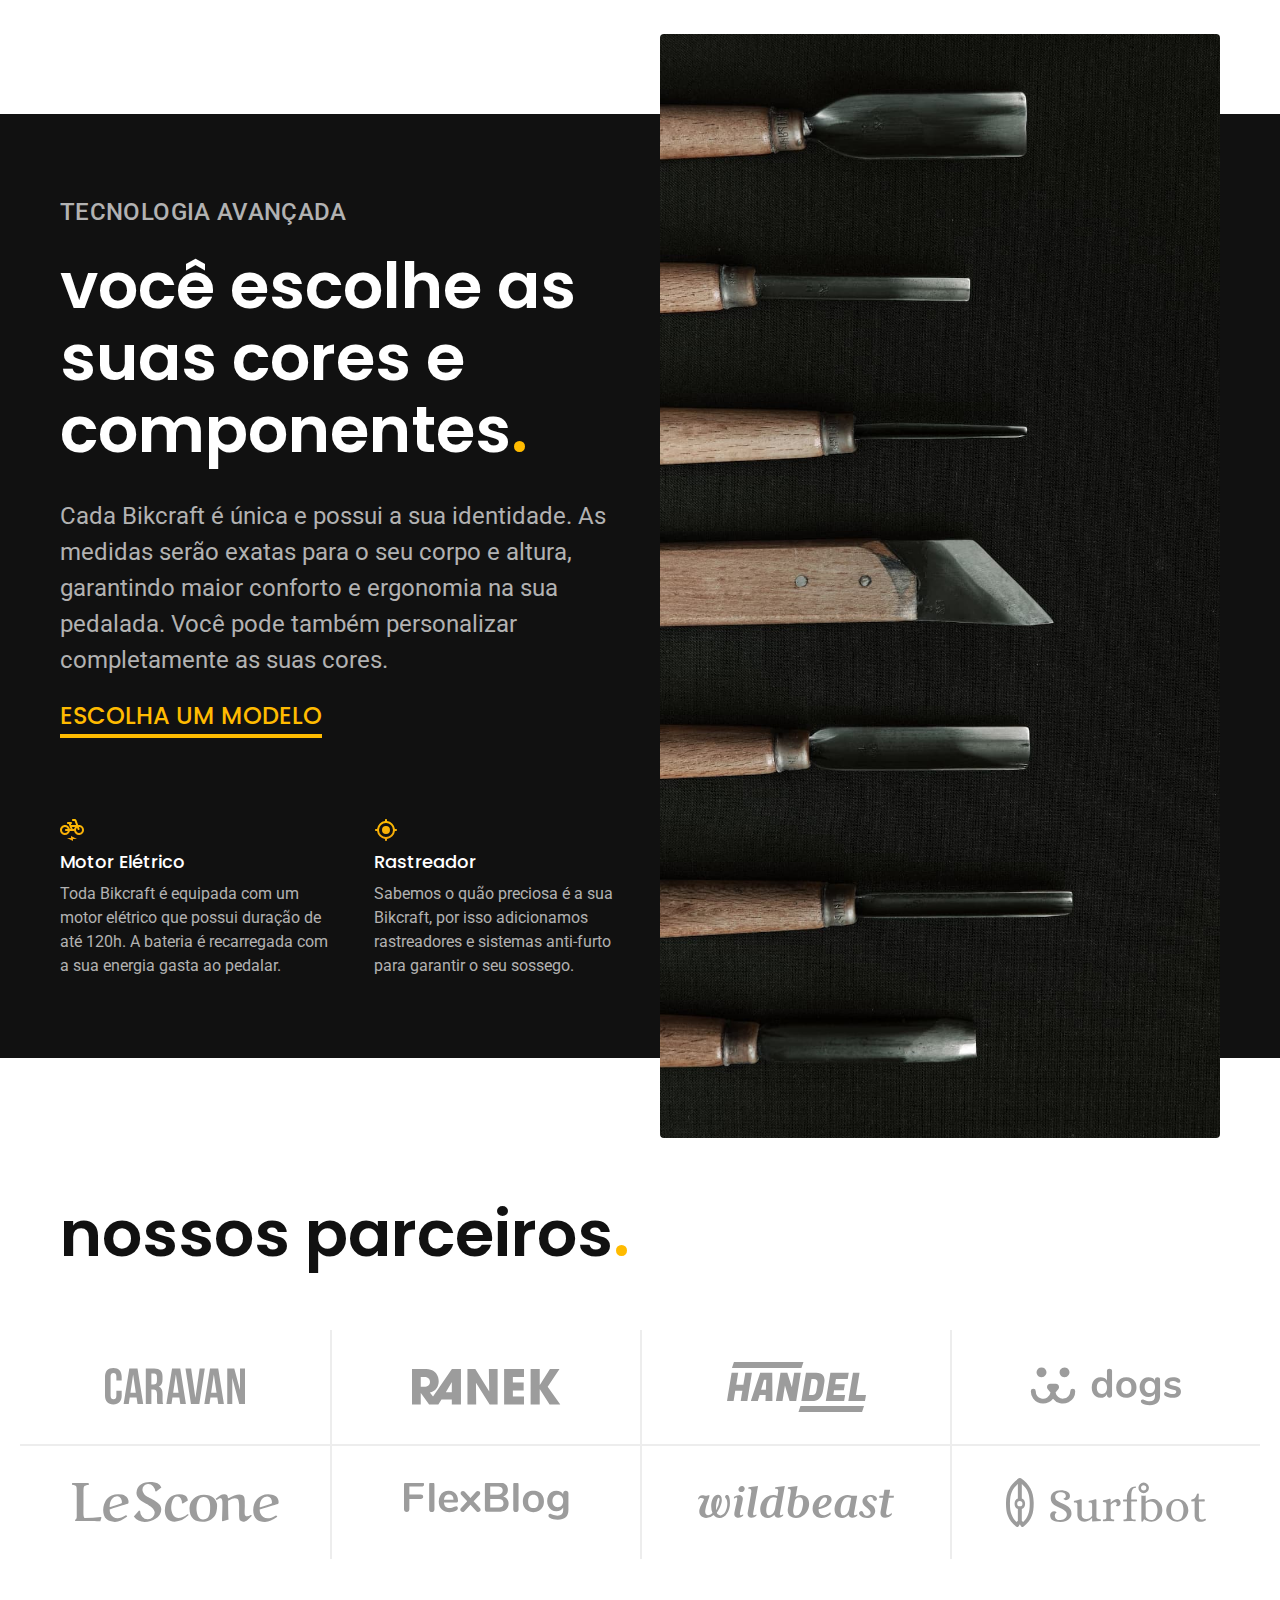
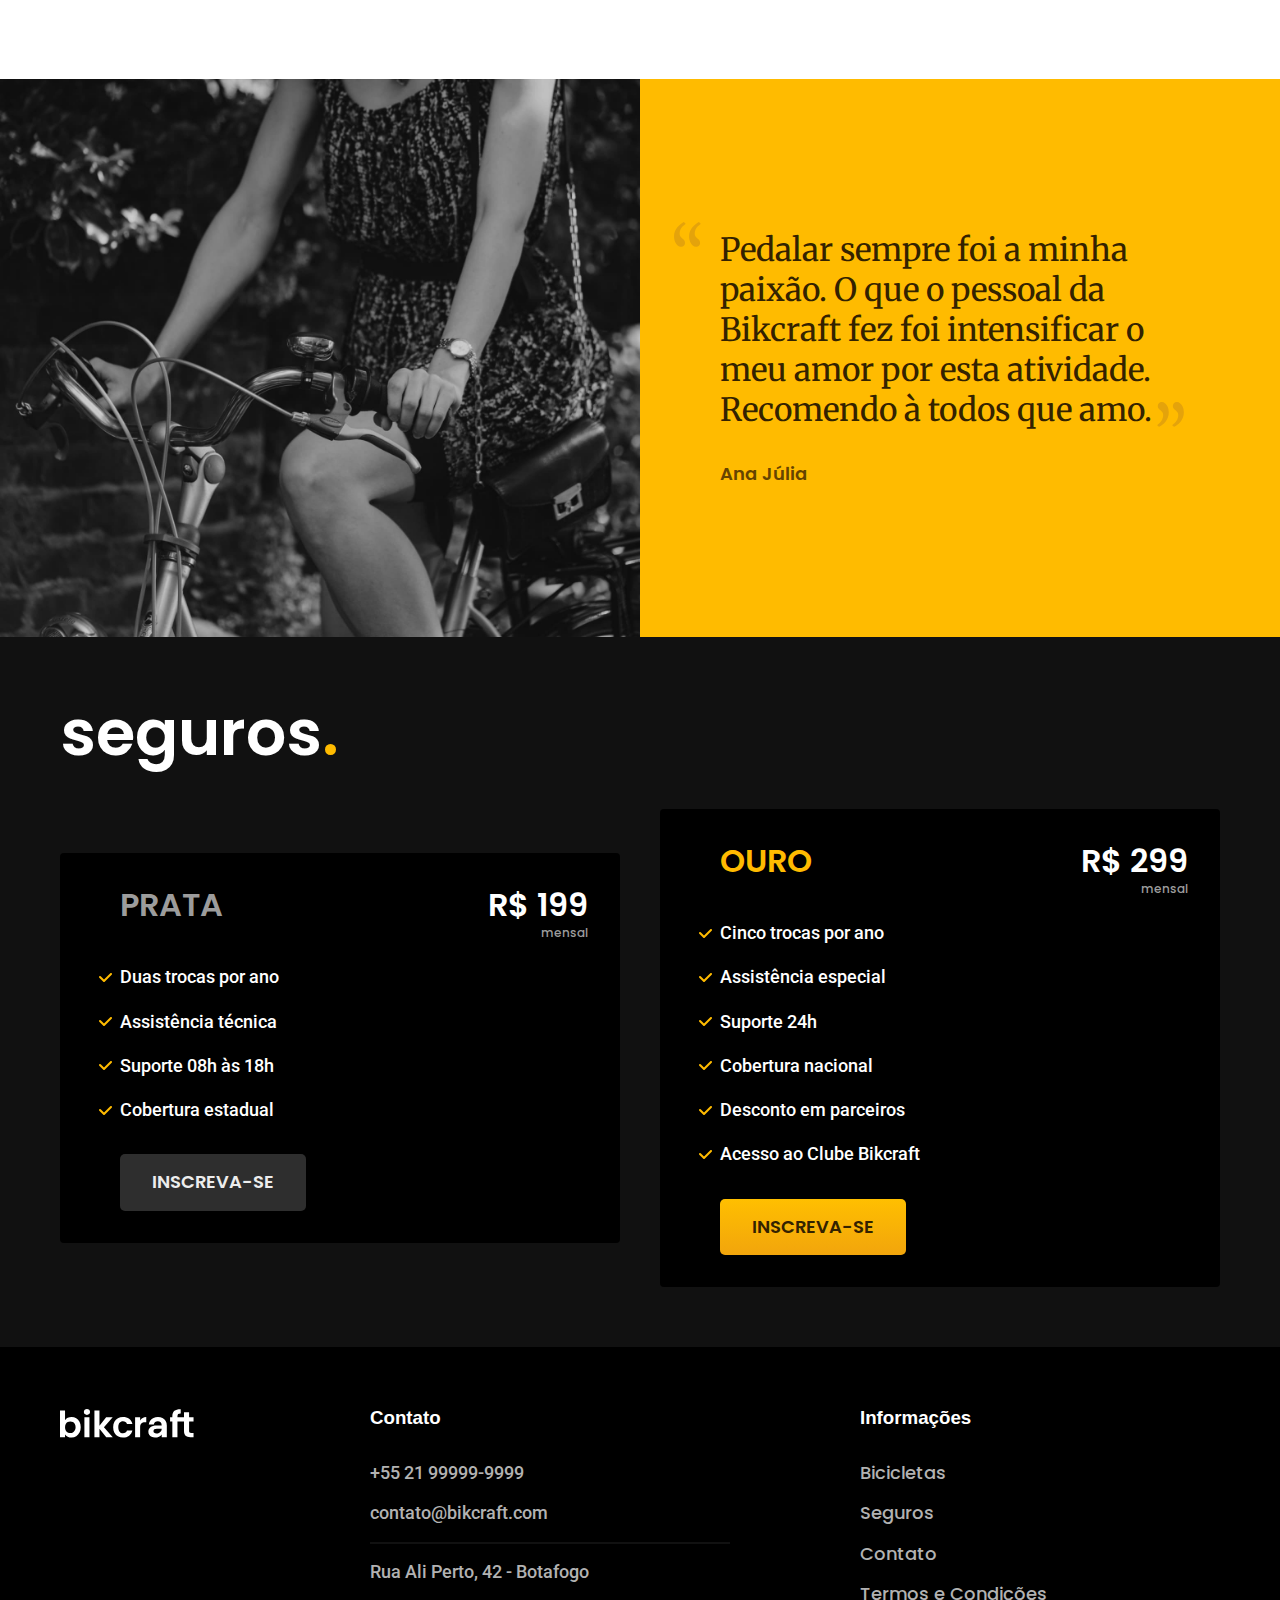
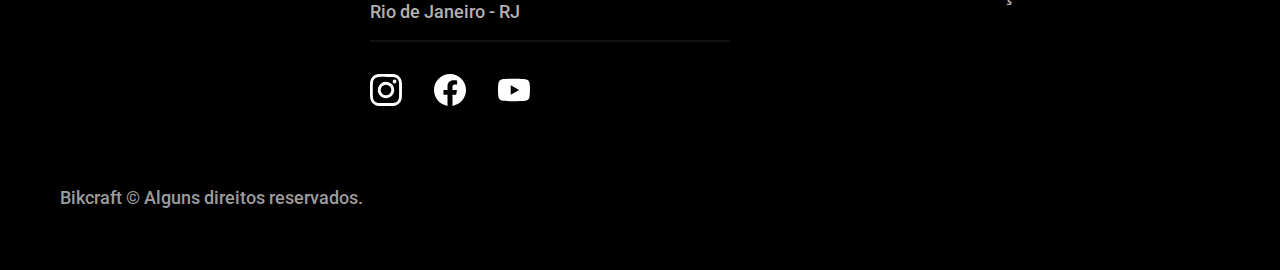
==== commit 44ebdbe2: "Formulário" ====
--- a/index.html
+++ b/index.html
@@ -66,7 +66,7 @@
         <li>
           <a href="./bicicletas/nebula.html">
             <img src="./img/bicicletas/nebula-home.jpg" alt="Bicicleta Preta">
-            <h3 class="font-1-xl">Nebulosa Cosmic</h3>
+            <h3 class="font-1-xl">Nebula Cosmic</h3>
             <span class="font-2-m cor-8">R$ 3999</span>
           </a>
         </li>
--- a/css/style.css
+++ b/css/style.css
@@ -7,6 +7,7 @@
 
 /* Utilidades */
 @import "./utilidades/componentes.css";
+@import "./utilidades/formulario.css";
 
 /* Home */
 @import "./home/introducao.css";
@@ -27,5 +28,12 @@
 @import "./seguros/vantagens.css";
 @import "./seguros/perguntas.css";
 
+/* Contato */
+@import "./contato/contato.css";
+@import "./contato/lojas.css";
+
+/* Orçamento */
+@import "./orcamento/orcamento.css";
+
 /* Termos */
 @import "./termos/termos.css";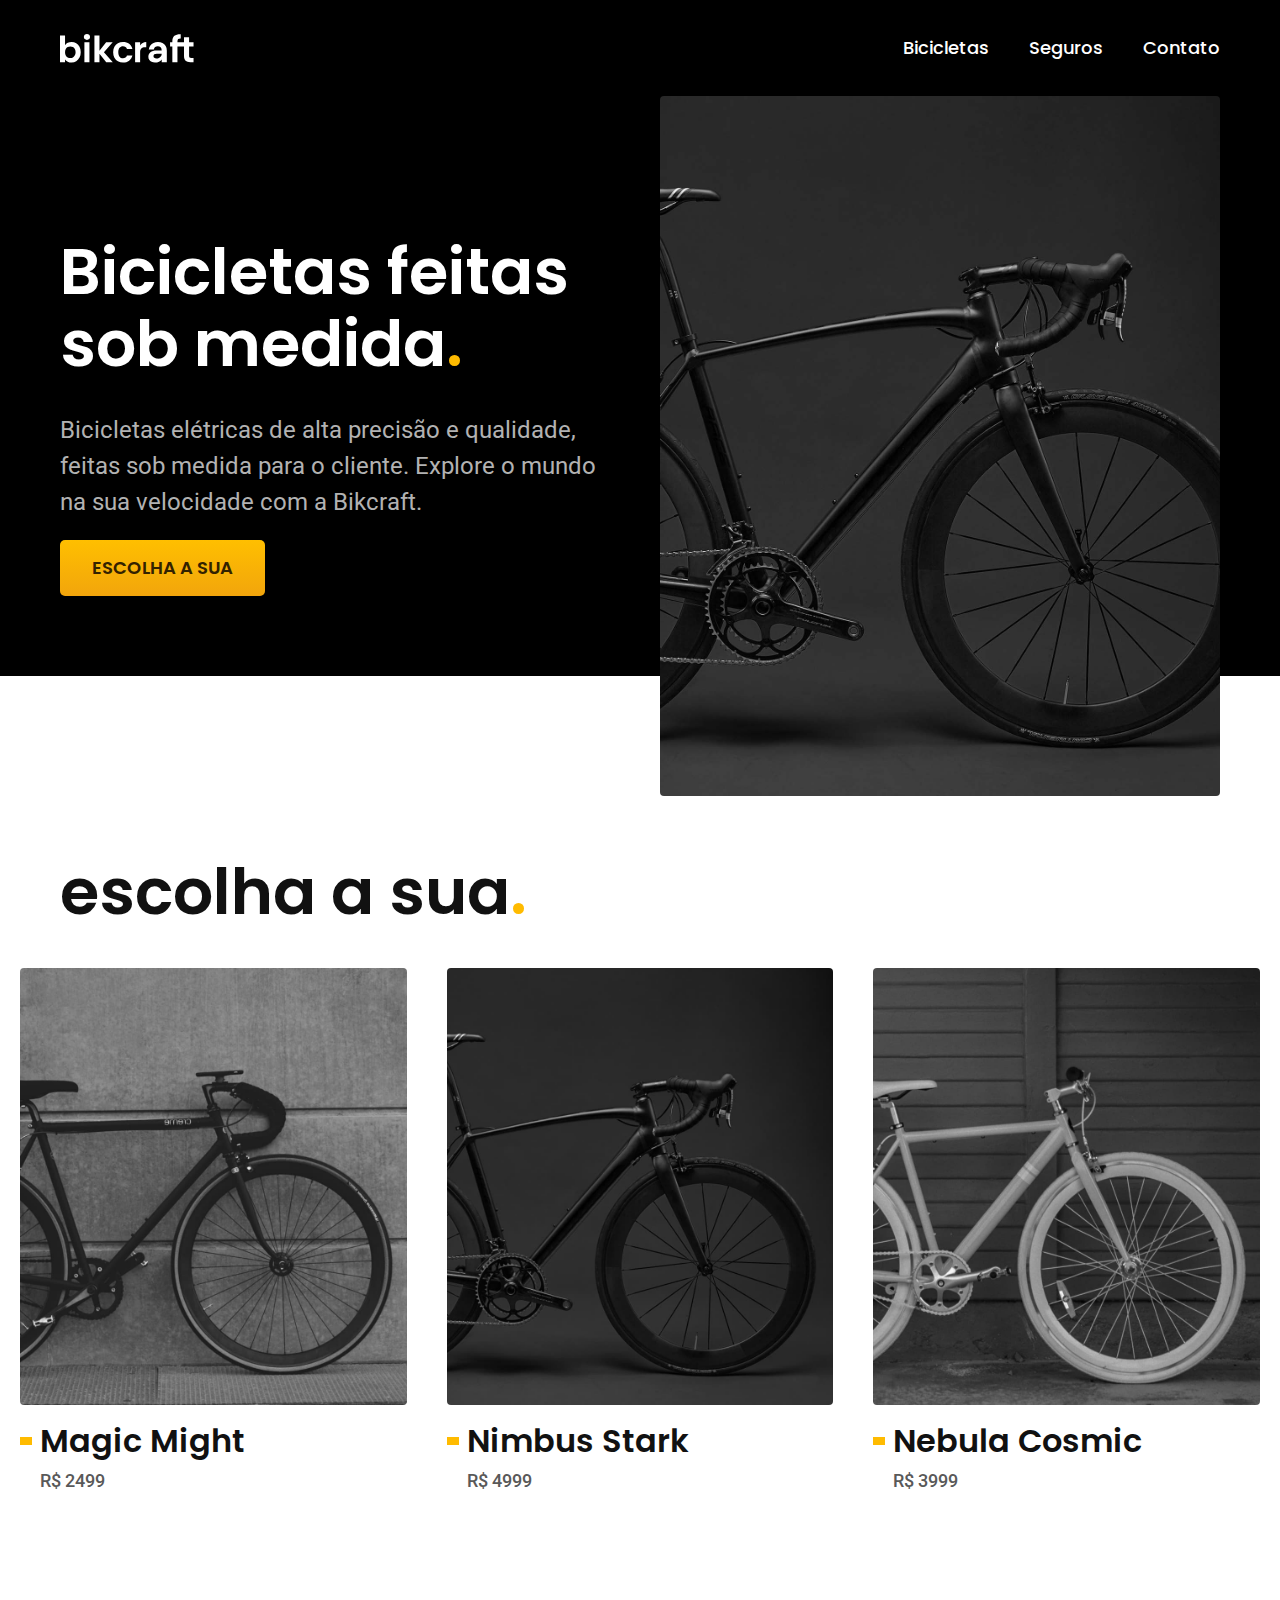
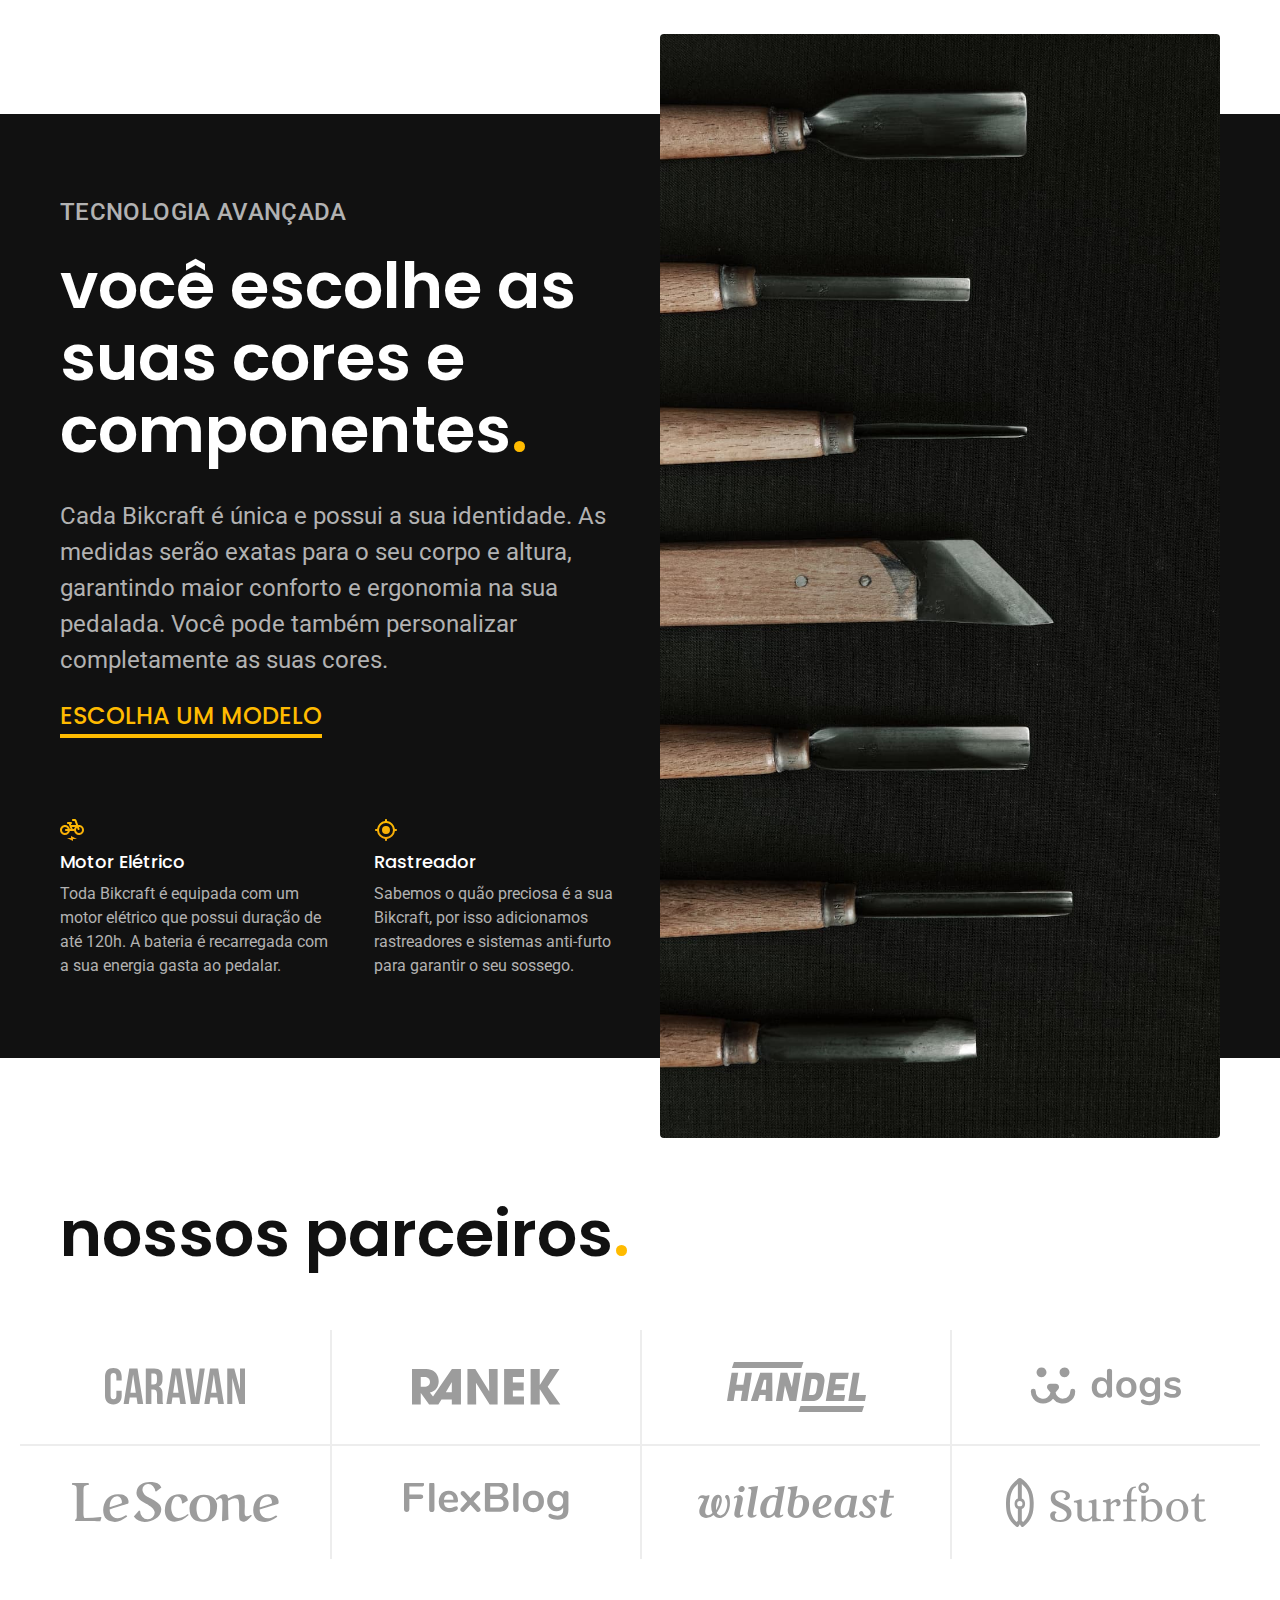
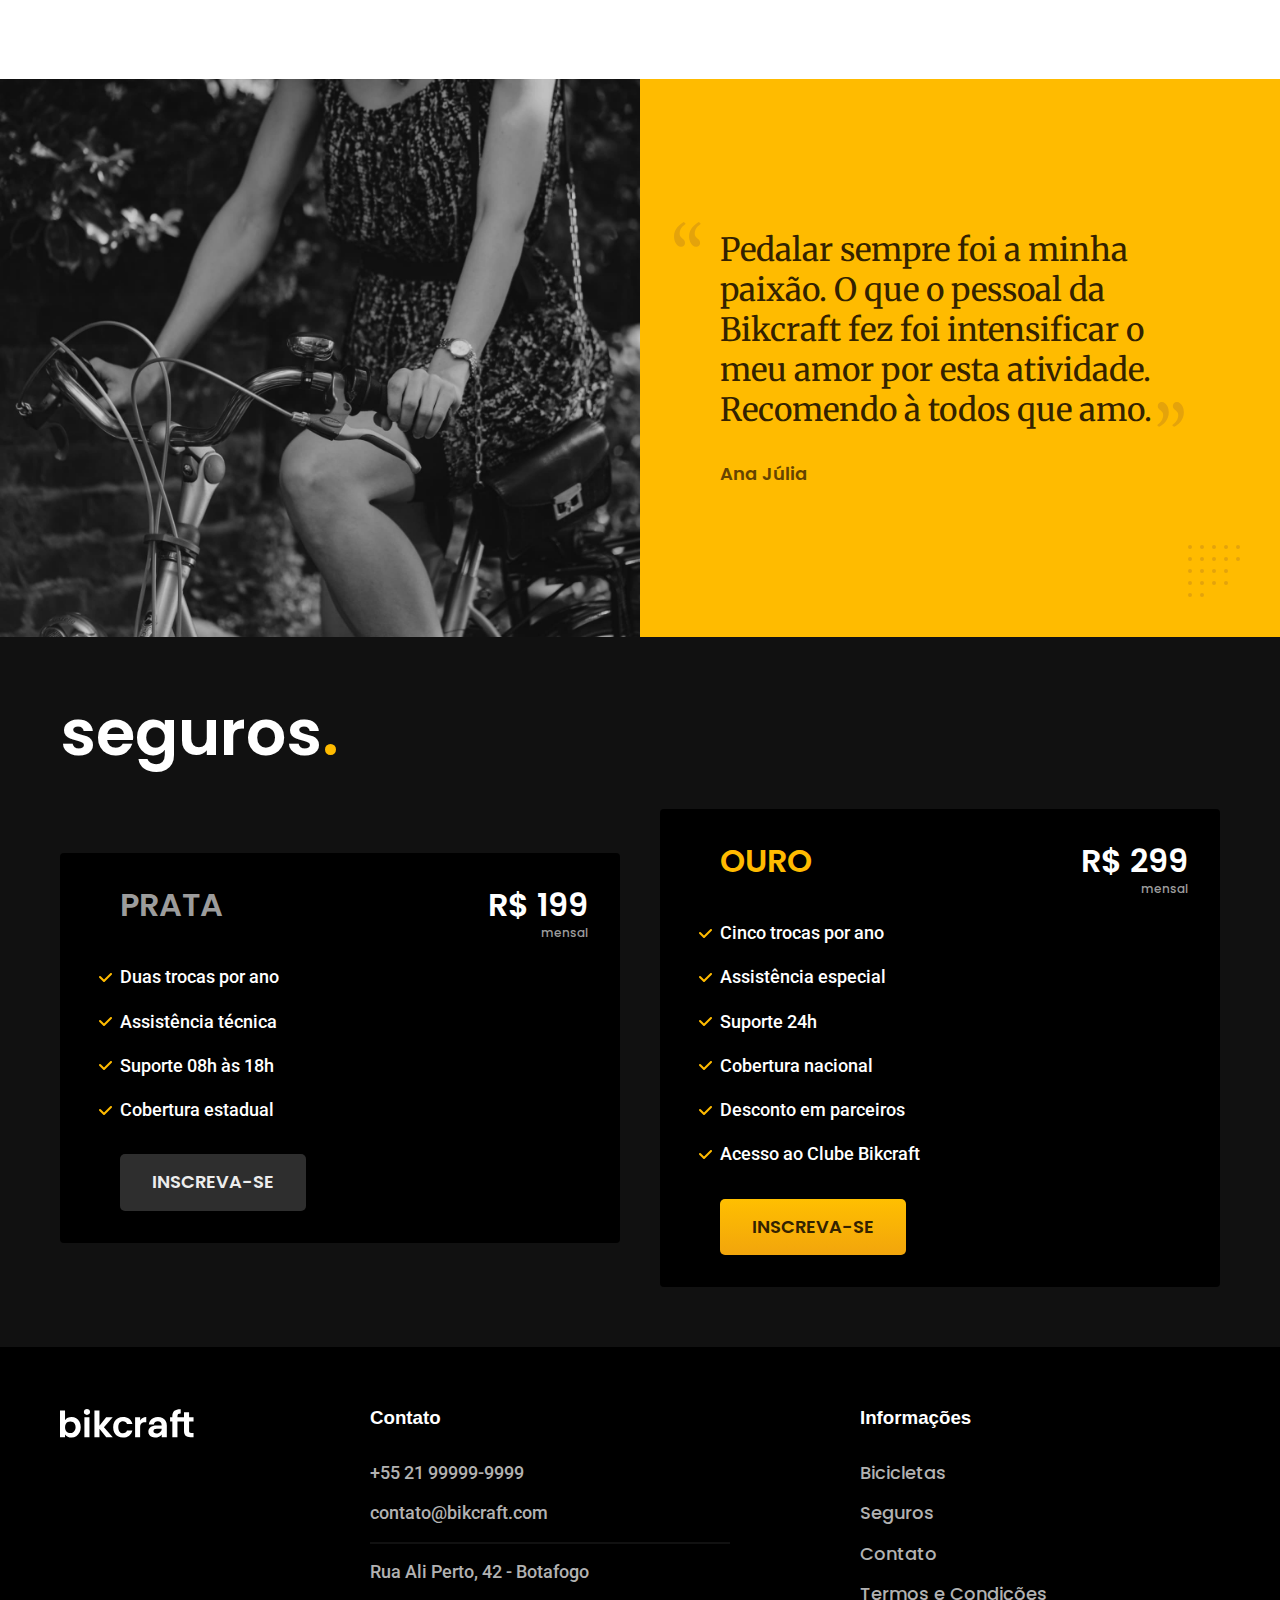
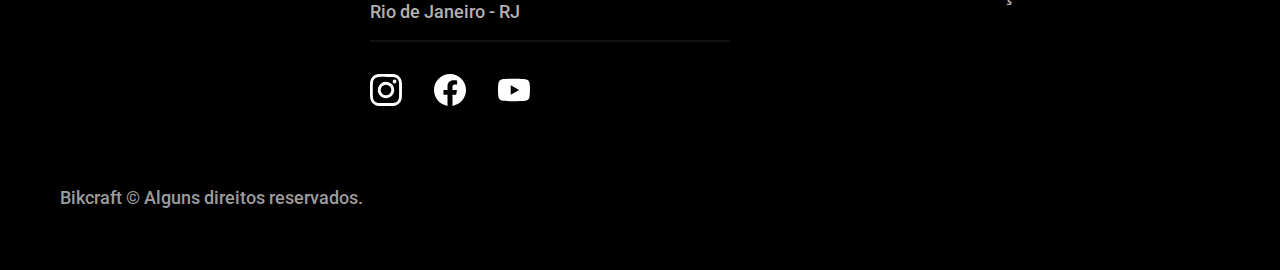
==== commit e3eb29a1: "Ajustes no responsivo" ====
--- a/index.html
+++ b/index.html
@@ -6,6 +6,7 @@
     <meta name="viewport" content="width=device-width, initial-scale=1.0">
     <title>Bikcraft - Bicicletas Elétricas</title>
     <meta name="description" content="Bicicletas elétricas de alta precisão e qualidade, feitas sob medida para o cliente. Explore o mundo na sua velocidade com a Bikcraft.">
+    <link rel="preload" href="./css/style.css" as="style">
     <link rel="stylesheet" href="./css/style.css">
     <link rel="preconnect" href="https://fonts.googleapis.com">
     <link rel="preconnect" href="https://fonts.gstatic.com" crossorigin>
